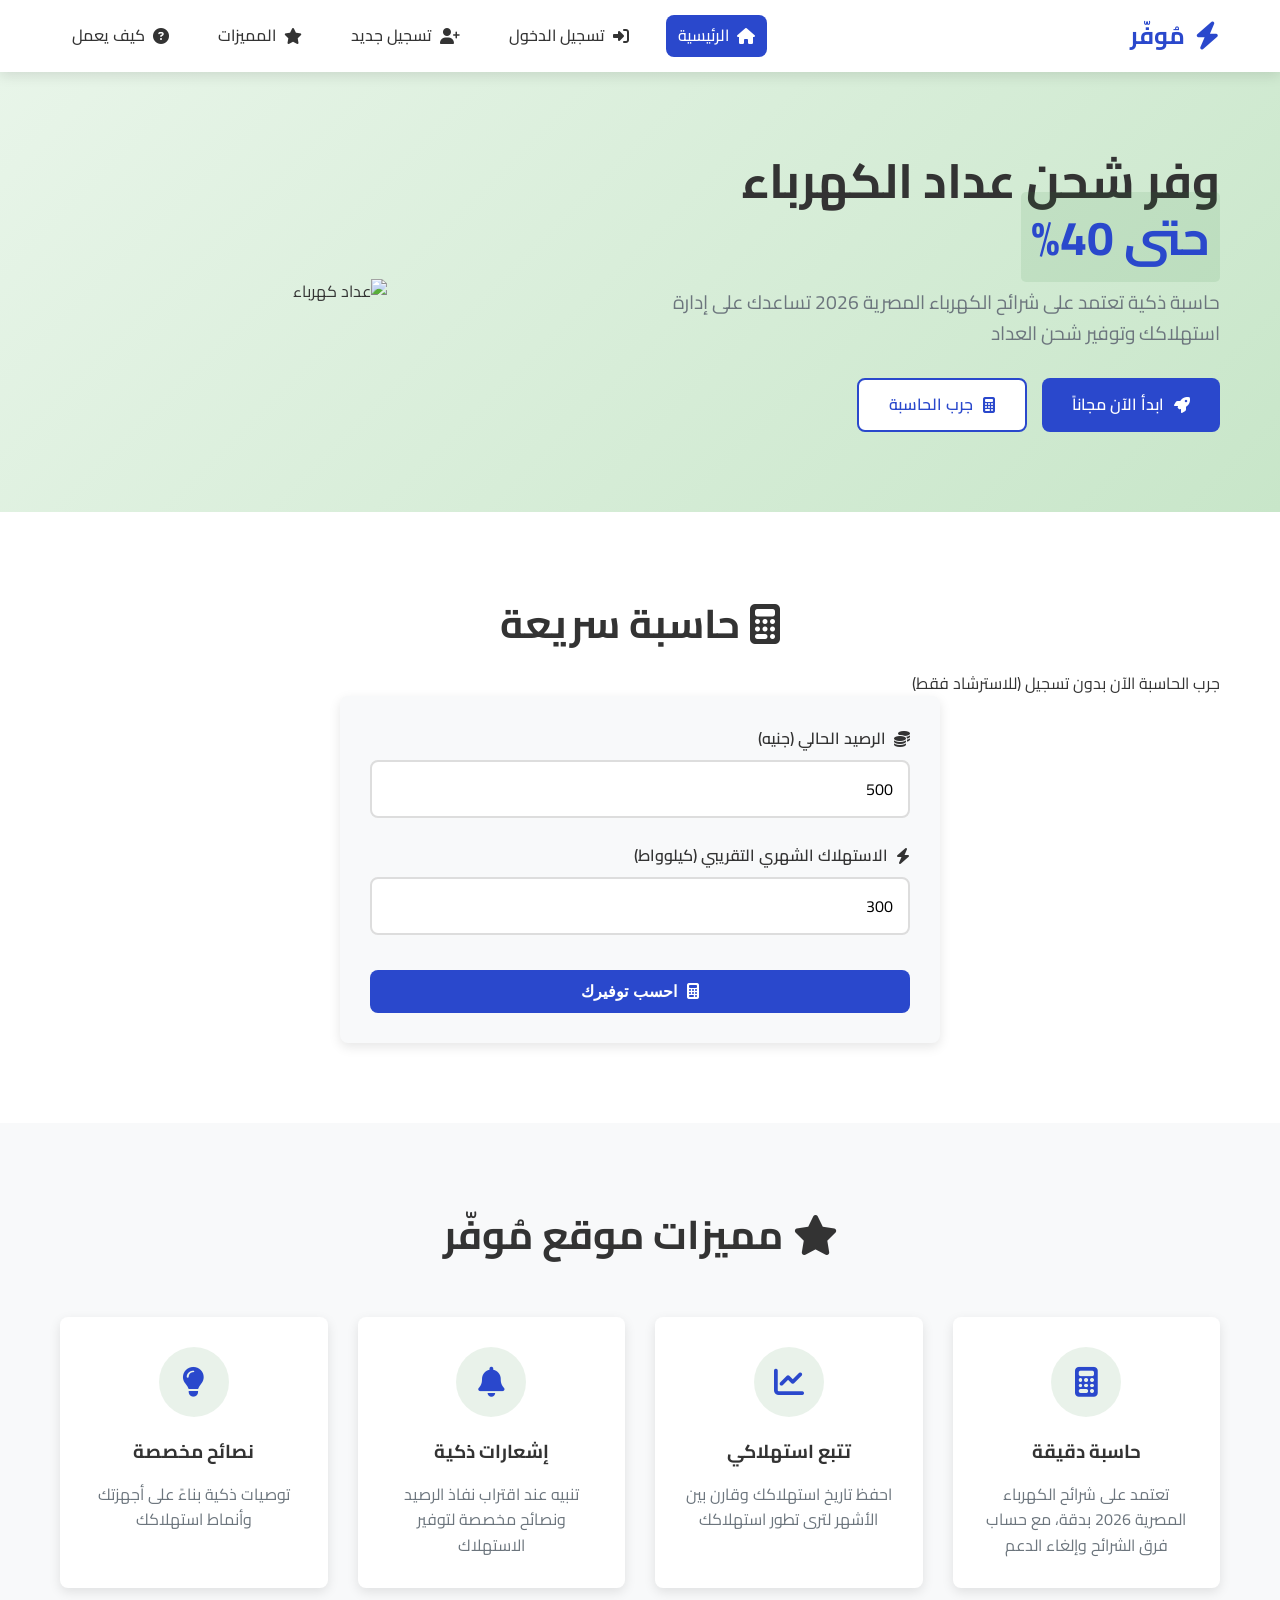
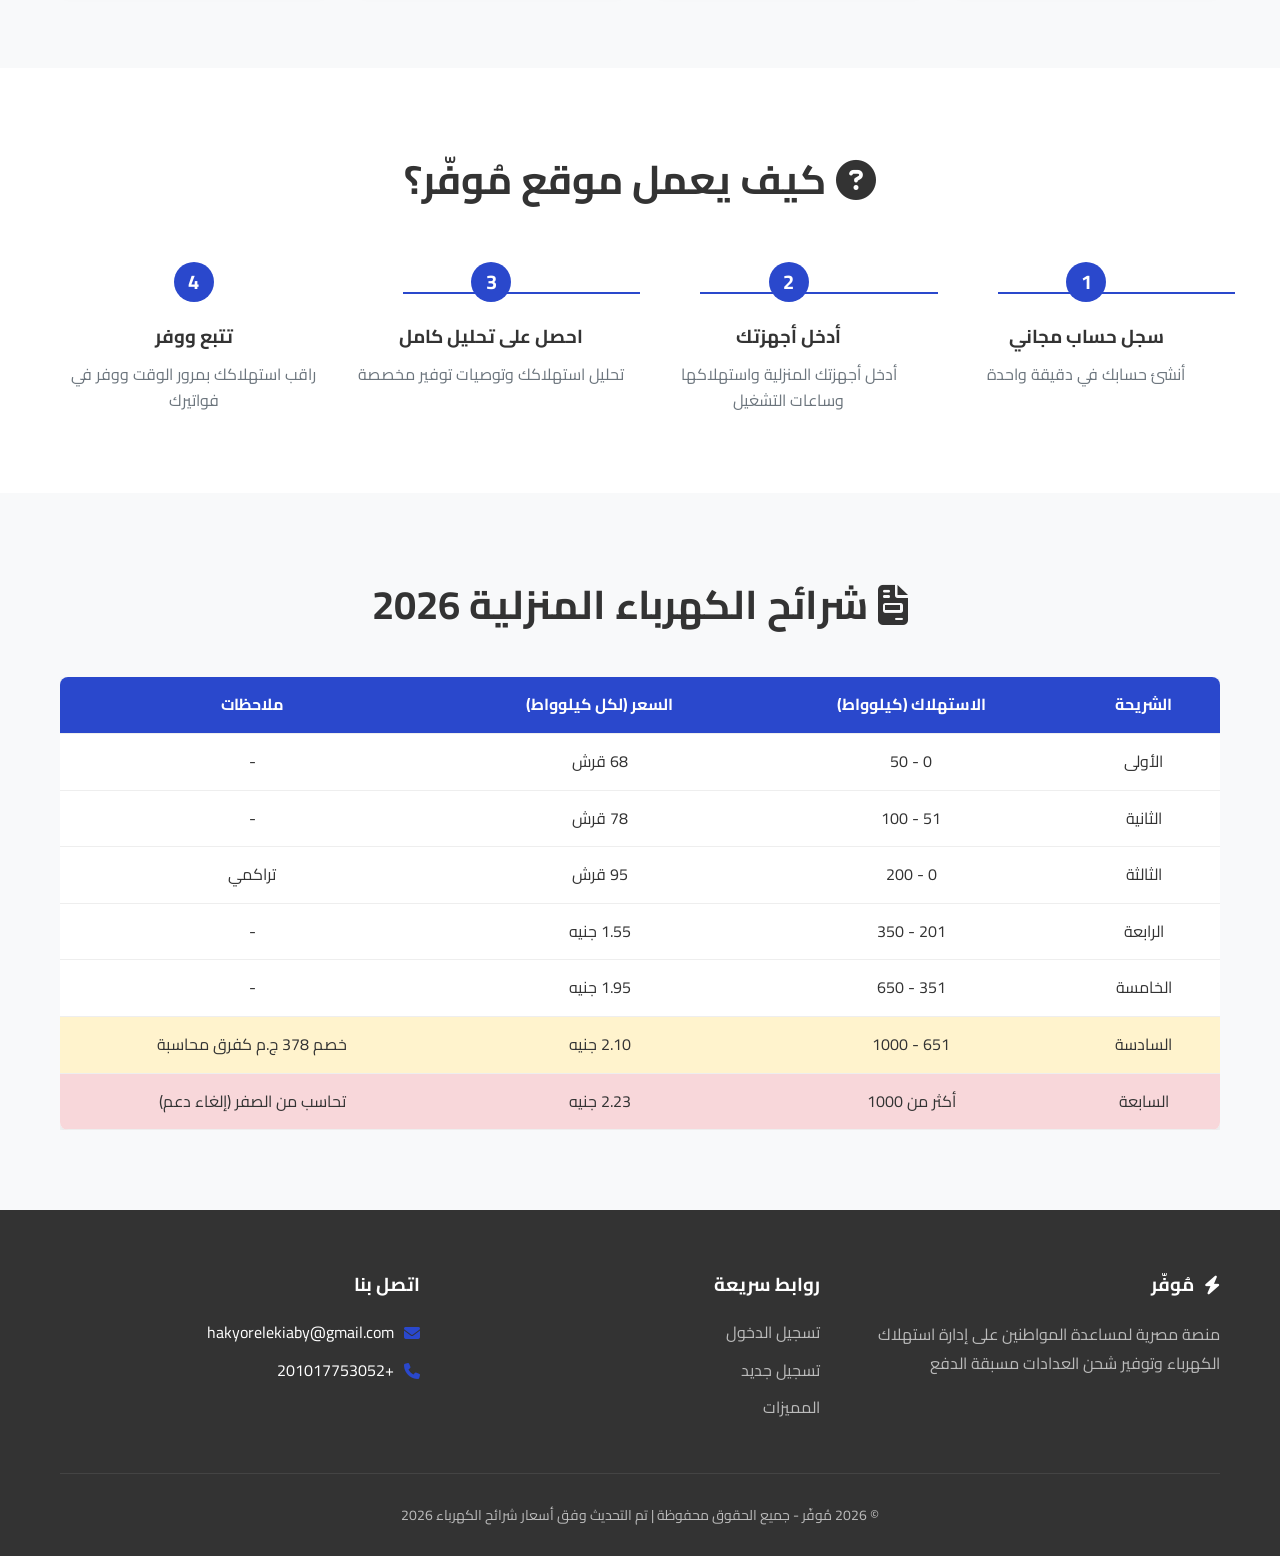
==== index.html @ ff69ea2b "Mowafr with D1 backend" ====
<!DOCTYPE html>
<html lang="ar" dir="rtl">
<head>
    <meta charset="UTF-8">
    <meta name="viewport" content="width=device-width, initial-scale=1, viewport-fit=cover">
    <meta name="theme-color" content="#0f0096">
    <script src="js/config.js"></script>
    <script src="js/api.js"></script>
    <title>مُوفّر - توفير شحن عداد الكهرباء المصري</title>
    <link rel="stylesheet" href="css/style.css">
    <link rel="stylesheet" href="css/mobile.css">
    <link rel="stylesheet" href="https://cdnjs.cloudflare.com/ajax/libs/font-awesome/6.4.0/css/all.min.css">
    <link href="https://fonts.googleapis.com/css2?family=Cairo:wght@300;400;500;600;700&display=swap" rel="stylesheet">
</head>
<body>
    <!-- شريط التنقل -->
    <nav class="navbar">
        <div class="container">
            <a href="index.html" class="logo">
                <i class="fas fa-bolt"></i>
                <span>مُوفّر</span>
            </a>
            
            <div class="nav-links">
                <a href="index.html" class="active"><i class="fas fa-home"></i> الرئيسية</a>
                <a href="login.html"><i class="fas fa-sign-in-alt"></i> تسجيل الدخول</a>
                <a href="register.html"><i class="fas fa-user-plus"></i> تسجيل جديد</a>
                <a href="#features"><i class="fas fa-star"></i> المميزات</a>
                <a href="#how-it-works"><i class="fas fa-question-circle"></i> كيف يعمل</a>
            </div>
            
            <button class="menu-toggle">
                <i class="fas fa-bars"></i>
            </button>
        </div>
    </nav>

    <!-- قسم الهيرو -->
    <section class="hero">
        <div class="container">
            <div class="hero-content">
                <h1>وفر شحن عداد الكهرباء <span class="highlight">حتى 40%</span></h1>
                <p>حاسبة ذكية تعتمد على شرائح الكهرباء المصرية 2026 تساعدك على إدارة استهلاكك وتوفير شحن العداد</p>
                
                <div class="cta-buttons">
                    <a href="register.html" class="btn btn-primary">
                        <i class="fas fa-rocket"></i> ابدأ الآن مجاناً
                    </a>
                    <a href="#calculator" class="btn btn-secondary">
                        <i class="fas fa-calculator"></i> جرب الحاسبة
                    </a>
                </div>
            </div>
            
            <div class="hero-image">
                <img src="https://cdn-icons-png.flaticon.com/512/3652/3652191.png" alt="عداد كهرباء" width="400">
            </div>
        </div>
    </section>

    <!-- حاسبة سريعة -->
    <section id="calculator" class="quick-calculator">
        <div class="container">
            <h2><i class="fas fa-calculator"></i> حاسبة سريعة</h2>
            <p>جرب الحاسبة الآن بدون تسجيل (للاسترشاد فقط)</p>
            
            <div class="calculator-form">
                <div class="form-group">
                    <label for="balance"><i class="fas fa-coins"></i> الرصيد الحالي (جنيه)</label>
                    <input type="number" id="balance" placeholder="مثال: 500" min="0" step="10" value="500">
                </div>
                
                <div class="form-group">
                    <label for="consumption"><i class="fas fa-bolt"></i> الاستهلاك الشهري التقريبي (كيلوواط)</label>
                    <input type="number" id="consumption" placeholder="مثال: 300" min="0" step="10" value="300">
                </div>
                
                <button id="quick-calculate" class="btn btn-primary">
                    <i class="fas fa-calculator"></i> احسب توفيرك
                </button>
                
                <div id="quick-result" class="result-box" style="display: none;">
                    <h3><i class="fas fa-chart-line"></i> النتيجة</h3>
                    <div class="result-content">
                        <p>الرصيد سينفذ بعد: <strong><span id="days-left">0</span> يوم</strong></p>
                        <p>التكلفة الشهرية: <strong><span id="monthly-cost">0</span> جنيه</strong></p>
                        <p>الشريحة الحالية: <strong><span id="current-slab">-</span></strong></p>
                    </div>
                    <p class="note">للحصول على نتائج دقيقة، سجل وقم بإدخال أجهزتك الفعلية</p>
                </div>
            </div>
        </div>
    </section>

    <!-- المميزات -->
    <section id="features" class="features">
        <div class="container">
            <h2><i class="fas fa-star"></i> مميزات موقع مُوفّر</h2>
            
            <div class="features-grid">
                <div class="feature-card">
                    <div class="feature-icon">
                        <i class="fas fa-calculator"></i>
                    </div>
                    <h3>حاسبة دقيقة</h3>
                    <p>تعتمد على شرائح الكهرباء المصرية 2026 بدقة، مع حساب فرق الشرائح وإلغاء الدعم</p>
                </div>
                
                <div class="feature-card">
                    <div class="feature-icon">
                        <i class="fas fa-chart-line"></i>
                    </div>
                    <h3>تتبع استهلاكي</h3>
                    <p>احفظ تاريخ استهلاكك وقارن بين الأشهر لترى تطور استهلاكك</p>
                </div>
                
                <div class="feature-card">
                    <div class="feature-icon">
                        <i class="fas fa-bell"></i>
                    </div>
                    <h3>إشعارات ذكية</h3>
                    <p>تنبيه عند اقتراب نفاذ الرصيد ونصائح مخصصة لتوفير الاستهلاك</p>
                </div>
                
                <div class="feature-card">
                    <div class="feature-icon">
                        <i class="fas fa-lightbulb"></i>
                    </div>
                    <h3>نصائح مخصصة</h3>
                    <p>توصيات ذكية بناءً على أجهزتك وأنماط استهلاكك</p>
                </div>
            </div>
        </div>
    </section>

    <!-- كيف يعمل -->
    <section id="how-it-works" class="how-it-works">
        <div class="container">
            <h2><i class="fas fa-question-circle"></i> كيف يعمل موقع مُوفّر؟</h2>
            
            <div class="steps">
                <div class="step">
                    <div class="step-number">1</div>
                    <h3>سجل حساب مجاني</h3>
                    <p>أنشئ حسابك في دقيقة واحدة</p>
                </div>
                
                <div class="step">
                    <div class="step-number">2</div>
                    <h3>أدخل أجهزتك</h3>
                    <p>أدخل أجهزتك المنزلية واستهلاكها وساعات التشغيل</p>
                </div>
                
                <div class="step">
                    <div class="step-number">3</div>
                    <h3>احصل على تحليل كامل</h3>
                    <p>تحليل استهلاكك وتوصيات توفير مخصصة</p>
                </div>
                
                <div class="step">
                    <div class="step-number">4</div>
                    <h3>تتبع ووفر</h3>
                    <p>راقب استهلاكك بمرور الوقت ووفر في فواتيرك</p>
                </div>
            </div>
        </div>
    </section>

    <!-- شرائح الكهرباء 2026 -->
    <section class="tariffs">
        <div class="container">
            <h2><i class="fas fa-file-invoice"></i> شرائح الكهرباء المنزلية 2026</h2>
            
            <div class="tariff-table">
                <table>
                    <thead>
                        <tr>
                            <th>الشريحة</th>
                            <th>الاستهلاك (كيلوواط)</th>
                            <th>السعر (لكل كيلوواط)</th>
                            <th>ملاحظات</th>
                        </tr>
                    </thead>
                    <tbody>
                        <tr>
                            <td>الأولى</td>
                            <td>0 - 50</td>
                            <td>68 قرش</td>
                            <td>-</td>
                        </tr>
                        <tr>
                            <td>الثانية</td>
                            <td>51 - 100</td>
                            <td>78 قرش</td>
                            <td>-</td>
                        </tr>
                        <tr>
                            <td>الثالثة</td>
                            <td>0 - 200</td>
                            <td>95 قرش</td>
                            <td>تراكمي</td>
                        </tr>
                        <tr>
                            <td>الرابعة</td>
                            <td>201 - 350</td>
                            <td>1.55 جنيه</td>
                            <td>-</td>
                        </tr>
                        <tr>
                            <td>الخامسة</td>
                            <td>351 - 650</td>
                            <td>1.95 جنيه</td>
                            <td>-</td>
                        </tr>
                        <tr class="highlight-row">
                            <td>السادسة</td>
                            <td>651 - 1000</td>
                            <td>2.10 جنيه</td>
                            <td>خصم 378 ج.م كفرق محاسبة</td>
                        </tr>
                        <tr class="important-row">
                            <td>السابعة</td>
                            <td>أكثر من 1000</td>
                            <td>2.23 جنيه</td>
                            <td>تحاسب من الصفر (إلغاء دعم)</td>
                        </tr>
                    </tbody>
                </table>
            </div>
        </div>
    </section>

    <!-- الفوتر -->
    <footer>
        <div class="container">
            <div class="footer-content">
                <div class="footer-section">
                    <h3><i class="fas fa-bolt"></i> مُوفّر</h3>
                    <p>منصة مصرية لمساعدة المواطنين على إدارة استهلاك الكهرباء وتوفير شحن العدادات مسبقة الدفع</p>
                </div>
                
                <div class="footer-section">
                    <h3>روابط سريعة</h3>
                    <ul>
                        <li><a href="login.html">تسجيل الدخول</a></li>
                        <li><a href="register.html">تسجيل جديد</a></li>
                        <li><a href="#features">المميزات</a></li>
                    </ul>
                </div>
                
                <div class="footer-section">
                    <h3>اتصل بنا</h3>
                    <ul>
                        <li><i class="fas fa-envelope"></i> hakyorelekiaby@gmail.com</li>
                        <li><i class="fas fa-phone"></i> +201017753052</li>
                    </ul>
                </div>
            </div>
            
            <div class="copyright">
                <p>© 2026 مُوفّر - جميع الحقوق محفوظة | تم التحديث وفق أسعار شرائح الكهرباء 2026</p>
            </div>
        </div>
    </footer>
<script>
// تحديث الحاسبة السريعة في الصفحة الرئيسية
document.addEventListener('DOMContentLoaded', function() {
    const quickCalculateBtn = document.getElementById('quick-calculate');
    
    if (quickCalculateBtn) {
        quickCalculateBtn.addEventListener('click', function() {
            const balance = parseFloat(document.getElementById('balance').value) || 0;
            const consumption = parseFloat(document.getElementById('consumption').value) || 0;
            
            if (balance <= 0 || consumption <= 0) {
                alert('يرجى إدخال قيم صحيحة');
                return;
            }
            
            // استخدام الآلة الحاسبة العامة
            if (window.ElectricityCalculator) {
                const monthlyCost = window.ElectricityCalculator.calculateElectricityCost(consumption);
                const daysLeft = monthlyCost > 0 ? Math.floor((balance / monthlyCost) * 30) : 0;
                const currentSlab = window.ElectricityCalculator.getCurrentSlab(consumption);
                
                document.getElementById('days-left').textContent = daysLeft;
                document.getElementById('monthly-cost').textContent = monthlyCost.toFixed(2);
                document.getElementById('current-slab').textContent = currentSlab;
                
                document.getElementById('quick-result').style.display = 'block';
            }
        });
    }
    
    // التحقق من حالة تسجيل الدخول
    if (window.Auth && window.Auth.isLoggedIn()) {
        // تحديث روابط التنقل
        const navLinks = document.querySelector('.nav-links');
        if (navLinks) {
            navLinks.innerHTML = `
                <a href="index.html" class="active"><i class="fas fa-home"></i> الرئيسية</a>
                <a href="dashboard.html"><i class="fas fa-tachometer-alt"></i> لوحة التحكم</a>
                <a href="data-entry.html"><i class="fas fa-edit"></i> إدخال البيانات</a>
                <a href="#" onclick="Auth.logout()"><i class="fas fa-sign-out-alt"></i> تسجيل الخروج</a>
            `;
        }
    }
});
</script>
    <script src="js/calculator.js"></script>
    <script src="js/auth.js?v=2"></script>
    <script src="js/mobile.js"></script>
</body>
</html>
---- css/style.css ----
/* التنسيقات العامة */
:root {
    --primary-color: #2a48cc;
    --primary-dark: #1b325e;
    --secondary-color: #0f0096;
    --light-color: #f8f9fa;
    --dark-color: #333;
    --gray-color: #6c757d;
    --danger-color: #dc3545;
    --success-color: #e9c811;
    --border-radius: 8px;
    --box-shadow: 0 4px 12px rgba(0, 0, 0, 0.1);
    --transition: all 0.3s ease;
}

* {
    margin: 0;
    padding: 0;
    box-sizing: border-box;
}

html {
    scroll-behavior: smooth;
}

body {
    font-family: 'Cairo', sans-serif;
    line-height: 1.6;
    color: var(--dark-color);
    background-color: #f5f5f5;
    direction: rtl;
}

.container {
    width: 100%;
    max-width: 1200px;
    margin: 0 auto;
    padding: 0 20px;
}

/* شريط التنقل */
.navbar {
    background-color: white;
    box-shadow: var(--box-shadow);
    position: sticky;
    top: 0;
    z-index: 1000;
    padding: 15px 0;
}

.navbar .container {
    display: flex;
    justify-content: space-between;
    align-items: center;
}

.logo {
    display: flex;
    align-items: center;
    text-decoration: none;
    font-size: 24px;
    font-weight: 700;
    color: var(--primary-color);
}

.logo i {
    margin-left: 10px;
    font-size: 28px;
}

.nav-links {
    display: flex;
    gap: 25px;
}

.nav-links a {
    text-decoration: none;
    color: var(--dark-color);
    font-weight: 500;
    display: flex;
    align-items: center;
    gap: 8px;
    transition: var(--transition);
    padding: 8px 12px;
    border-radius: var(--border-radius);
}

.nav-links a:hover {
    color: var(--primary-color);
    background-color: rgba(46, 125, 50, 0.1);
}

.nav-links a.active {
    color: white;
    background-color: var(--primary-color);
}

.menu-toggle {
    display: none;
    background: none;
    border: none;
    font-size: 24px;
    cursor: pointer;
    color: var(--dark-color);
}

/* قسم الهيرو */
.hero {
    padding: 80px 0;
    background: linear-gradient(135deg, #E8F5E9 0%, #C8E6C9 100%);
}

.hero .container {
    display: flex;
    align-items: center;
    justify-content: space-between;
    gap: 40px;
}

.hero-content {
    flex: 1;
}

.hero-content h1 {
    font-size: 3rem;
    margin-bottom: 20px;
    color: var(--dark-color);
    line-height: 1.2;
}

.highlight {
    color: var(--primary-color);
    background-color: rgba(46, 125, 50, 0.1);
    padding: 0 10px;
    border-radius: 5px;
}

.hero-content p {
    font-size: 1.2rem;
    color: var(--gray-color);
    margin-bottom: 30px;
    max-width: 600px;
}

.cta-buttons {
    display: flex;
    gap: 15px;
    flex-wrap: wrap;
}

.btn {
    display: inline-flex;
    align-items: center;
    justify-content: center;
    gap: 10px;
    padding: 12px 30px;
    border-radius: var(--border-radius);
    text-decoration: none;
    font-weight: 600;
    font-size: 16px;
    border: none;
    cursor: pointer;
    transition: var(--transition);
}

.btn-primary {
    background-color: var(--primary-color);
    color: white;
}

.btn-primary:hover {
    background-color: var(--primary-dark);
    transform: translateY(-3px);
}

.btn-secondary {
    background-color: white;
    color: var(--primary-color);
    border: 2px solid var(--primary-color);
}

.btn-secondary:hover {
    background-color: rgba(46, 125, 50, 0.1);
    transform: translateY(-3px);
}

.hero-image {
    flex: 1;
    text-align: center;
}

.hero-image img {
    max-width: 100%;
    height: auto;
}

/* حاسبة سريعة */
.quick-calculator {
    padding: 80px 0;
    background-color: white;
}

.quick-calculator h2 {
    text-align: center;
    font-size: 2.5rem;
    margin-bottom: 15px;
    color: var(--dark-color);
    display: flex;
    align-items: center;
    justify-content: center;
    gap: 10px;
}

.quick-calculator > p {
    text-align: center;
    color: var(--gray-color);
    margin-bottom: 40px;
    font-size: 1.1rem;
}

.calculator-form {
    max-width: 600px;
    margin: 0 auto;
    background-color: #f8f9fa;
    padding: 30px;
    border-radius: var(--border-radius);
    box-shadow: var(--box-shadow);
}

.form-group {
    margin-bottom: 25px;
}

.form-group label {
    display: block;
    margin-bottom: 8px;
    font-weight: 600;
    color: var(--dark-color);
    display: flex;
    align-items: center;
    gap: 8px;
}

.form-group input {
    width: 100%;
    padding: 12px 15px;
    border: 2px solid #ddd;
    border-radius: var(--border-radius);
    font-size: 16px;
    font-family: 'Cairo', sans-serif;
    transition: var(--transition);
}

.form-group input:focus {
    outline: none;
    border-color: var(--primary-color);
}

#quick-calculate {
    width: 100%;
    margin-top: 10px;
}

.result-box {
    margin-top: 30px;
    padding: 25px;
    background-color: white;
    border-radius: var(--border-radius);
    border-right: 5px solid var(--primary-color);
    box-shadow: var(--box-shadow);
}

.result-box h3 {
    display: flex;
    align-items: center;
    gap: 10px;
    margin-bottom: 20px;
    color: var(--primary-color);
}

.result-content {
    display: grid;
    grid-template-columns: repeat(auto-fit, minmax(200px, 1fr));
    gap: 20px;
    margin-bottom: 20px;
}

.result-content p {
    font-size: 1.1rem;
    margin-bottom: 10px;
}

.note {
    padding: 15px;
    background-color: #FFF3CD;
    border-right: 5px solid #FFC107;
    border-radius: var(--border-radius);
    color: #856404;
}

/* المميزات */
.features {
    padding: 80px 0;
    background-color: #f8f9fa;
}

.features h2 {
    text-align: center;
    font-size: 2.5rem;
    margin-bottom: 50px;
    color: var(--dark-color);
    display: flex;
    align-items: center;
    justify-content: center;
    gap: 10px;
}

.features-grid {
    display: grid;
    grid-template-columns: repeat(auto-fit, minmax(250px, 1fr));
    gap: 30px;
}

.feature-card {
    background-color: white;
    padding: 30px;
    border-radius: var(--border-radius);
    box-shadow: var(--box-shadow);
    text-align: center;
    transition: var(--transition);
}

.feature-card:hover {
    transform: translateY(-10px);
    box-shadow: 0 10px 25px rgba(0, 0, 0, 0.15);
}

.feature-icon {
    width: 70px;
    height: 70px;
    background-color: rgba(46, 125, 50, 0.1);
    border-radius: 50%;
    display: flex;
    align-items: center;
    justify-content: center;
    margin: 0 auto 20px;
}

.feature-icon i {
    font-size: 30px;
    color: var(--primary-color);
}

.feature-card h3 {
    margin-bottom: 15px;
    color: var(--dark-color);
}

.feature-card p {
    color: var(--gray-color);
}

/* كيف يعمل */
.how-it-works {
    padding: 80px 0;
    background-color: white;
}

.how-it-works h2 {
    text-align: center;
    font-size: 2.5rem;
    margin-bottom: 50px;
    color: var(--dark-color);
    display: flex;
    align-items: center;
    justify-content: center;
    gap: 10px;
}

.steps {
    display: grid;
    grid-template-columns: repeat(auto-fit, minmax(200px, 1fr));
    gap: 30px;
    counter-reset: step-counter;
}

.step {
    text-align: center;
    position: relative;
}

.step-number {
    width: 60px;
    height: 60px;
    background-color: var(--primary-color);
    color: white;
    border-radius: 50%;
    display: flex;
    align-items: center;
    justify-content: center;
    font-size: 24px;
    font-weight: 700;
    margin: 0 auto 20px;
    position: relative;
    z-index: 2;
}

.step:not(:last-child)::after {
    content: '';
    position: absolute;
    top: 30px;
    right: -15px;
    width: calc(100% - 30px);
    height: 2px;
    background-color: var(--primary-color);
    z-index: 1;
}

.step h3 {
    margin-bottom: 10px;
    color: var(--dark-color);
}

.step p {
    color: var(--gray-color);
}

/* جدول الشرائح */
.tariffs {
    padding: 80px 0;
    background-color: #f8f9fa;
}

.tariffs h2 {
    text-align: center;
    font-size: 2.5rem;
    margin-bottom: 40px;
    color: var(--dark-color);
    display: flex;
    align-items: center;
    justify-content: center;
    gap: 10px;
}

.tariff-table {
    overflow-x: auto;
}

table {
    width: 100%;
    border-collapse: collapse;
    background-color: white;
    box-shadow: var(--box-shadow);
    border-radius: var(--border-radius);
    overflow: hidden;
}

thead {
    background-color: var(--primary-color);
    color: white;
}

th, td {
    padding: 15px;
    text-align: center;
    border-bottom: 1px solid #eee;
}

tbody tr:hover {
    background-color: rgba(46, 125, 50, 0.05);
}

.highlight-row {
    background-color: #FFF3CD;
}

.important-row {
    background-color: #F8D7DA;
}

/* الفوتر */
footer {
    background-color: var(--dark-color);
    color: white;
    padding: 60px 0 30px;
}

.footer-content {
    display: grid;
    grid-template-columns: repeat(auto-fit, minmax(250px, 1fr));
    gap: 40px;
    margin-bottom: 40px;
}

.footer-section h3 {
    margin-bottom: 20px;
    color: white;
    display: flex;
    align-items: center;
    gap: 10px;
}

.footer-section p {
    color: #bbb;
    line-height: 1.8;
}

.footer-section ul {
    list-style: none;
}

.footer-section ul li {
    margin-bottom: 12px;
    display: flex;
    align-items: center;
    gap: 10px;
}

.footer-section ul li i {
    color: var(--primary-color);
}

.footer-section a {
    color: #bbb;
    text-decoration: none;
    transition: var(--transition);
}

.footer-section a:hover {
    color: var(--primary-color);
    padding-right: 5px;
}

.copyright {
    text-align: center;
    padding-top: 30px;
    border-top: 1px solid #444;
    color: #bbb;
    font-size: 14px;
}

/* صفحات التسجيل والدخول */
.auth-page {
    min-height: 100vh;
    display: flex;
    align-items: center;
    justify-content: center;
    background: linear-gradient(135deg, #E8F5E9 0%, #C8E6C9 100%);
    padding: 40px 20px;
}

.auth-container {
    width: 100%;
    max-width: 500px;
    background-color: white;
    border-radius: var(--border-radius);
    box-shadow: var(--box-shadow);
    overflow: hidden;
}

.auth-header {
    background-color: var(--primary-color);
    color: white;
    padding: 30px;
    text-align: center;
}

.auth-header h2 {
    display: flex;
    align-items: center;
    justify-content: center;
    gap: 15px;
    font-size: 2rem;
}

.auth-form {
    padding: 40px;
}

.auth-form .form-group {
    margin-bottom: 25px;
}

.auth-form .form-group label {
    display: flex;
    align-items: center;
    gap: 10px;
    margin-bottom: 8px;
    font-weight: 600;
}

.auth-form input {
    width: 100%;
    padding: 12px 15px;
    border: 2px solid #ddd;
    border-radius: var(--border-radius);
    font-size: 16px;
    font-family: 'Cairo', sans-serif;
}

.auth-form button[type="submit"] {
    width: 100%;
    margin-top: 10px;
    padding: 15px;
    font-size: 18px;
}

.auth-footer {
    text-align: center;
    padding: 20px;
    background-color: #f8f9fa;
    border-top: 1px solid #eee;
}

.auth-footer a {
    color: var(--primary-color);
    text-decoration: none;
    font-weight: 600;
}

.auth-footer a:hover {
    text-decoration: underline;
}

/* لوحة التحكم */
.dashboard {
    min-height: 100vh;
    background-color: #f5f5f5;
}

.dashboard-header {
    background-color: white;
    box-shadow: var(--box-shadow);
    padding: 20px 0;
}

.dashboard-nav {
    display: flex;
    justify-content: space-between;
    align-items: center;
}

.user-info {
    display: flex;
    align-items: center;
    gap: 15px;
}

.user-avatar {
    width: 50px;
    height: 50px;
    background-color: var(--primary-color);
    color: white;
    border-radius: 50%;
    display: flex;
    align-items: center;
    justify-content: center;
    font-size: 24px;
    font-weight: 600;
}

.dashboard-links {
    display: flex;
    gap: 15px;
}

.dashboard-links a {
    text-decoration: none;
    color: var(--dark-color);
    font-weight: 500;
    display: flex;
    align-items: center;
    gap: 8px;
    padding: 8px 15px;
    border-radius: var(--border-radius);
    transition: var(--transition);
}

.dashboard-links a:hover,
.dashboard-links a.active {
    background-color: rgba(46, 125, 50, 0.1);
    color: var(--primary-color);
}

.dashboard-content {
    padding: 40px 0;
}

.dashboard-grid {
    display: grid;
    grid-template-columns: repeat(auto-fit, minmax(300px, 1fr));
    gap: 30px;
    margin-bottom: 40px;
}

.dashboard-card {
    background-color: white;
    padding: 30px;
    border-radius: var(--border-radius);
    box-shadow: var(--box-shadow);
}

.card-header {
    display: flex;
    align-items: center;
    justify-content: space-between;
    margin-bottom: 20px;
}

.card-header h3 {
    display: flex;
    align-items: center;
    gap: 10px;
    color: var(--dark-color);
}

.card-value {
    font-size: 2.5rem;
    font-weight: 700;
    color: var(--primary-color);
    margin: 20px 0;
}

.card-details p {
    display: flex;
    justify-content: space-between;
    margin-bottom: 10px;
    padding-bottom: 10px;
    border-bottom: 1px solid #eee;
}

/* صفحة إدخال البيانات */
.appliance-form {
    background-color: white;
    padding: 30px;
    border-radius: var(--border-radius);
    box-shadow: var(--box-shadow);
    margin-bottom: 30px;
}

.appliance-form h3 {
    margin-bottom: 25px;
    display: flex;
    align-items: center;
    gap: 10px;
    color: var(--dark-color);
}

.form-row {
    display: grid;
    grid-template-columns: repeat(auto-fit, minmax(200px, 1fr));
    gap: 20px;
    margin-bottom: 20px;
}

.form-actions {
    display: flex;
    gap: 15px;
    margin-top: 30px;
}

.btn-success {
    background-color: var(--success-color);
    color: white;
}

.btn-danger {
    background-color: var(--danger-color);
    color: white;
}

.appliances-list {
    margin-top: 30px;
}

.appliance-item {
    background-color: white;
    padding: 20px;
    border-radius: var(--border-radius);
    box-shadow: var(--box-shadow);
    margin-bottom: 15px;
    display: flex;
    justify-content: space-between;
    align-items: center;
}

.appliance-info h4 {
    display: flex;
    align-items: center;
    gap: 10px;
    margin-bottom: 10px;
}

.appliance-stats {
    display: flex;
    gap: 20px;
}

.stat {
    display: flex;
    flex-direction: column;
}

.stat-label {
    font-size: 12px;
    color: var(--gray-color);
}

.stat-value {
    font-weight: 600;
    color: var(--dark-color);
}

.appliance-actions {
    display: flex;
    gap: 10px;
}

/* استجابة للهواتف */
@media (max-width: 992px) {
    .hero .container {
        flex-direction: column;
        text-align: center;
    }
    
    .hero-content h1 {
        font-size: 2.5rem;
    }
    
    .features-grid,
    .steps {
        grid-template-columns: repeat(2, 1fr);
    }
    
    .step:not(:last-child)::after {
        display: none;
    }
}

@media (max-width: 768px) {
    .nav-links {
        display: none;
    }
    
    .menu-toggle {
        display: block;
    }
    
    .hero-content h1 {
        font-size: 2rem;
    }
    
    .features-grid,
    .steps {
        grid-template-columns: 1fr;
    }
    
    .dashboard-links {
        flex-wrap: wrap;
        justify-content: center;
    }
    
    .form-row {
        grid-template-columns: 1fr;
    }
    
    .appliance-item {
        flex-direction: column;
        gap: 15px;
        align-items: flex-start;
    }
    
    .appliance-actions {
        align-self: flex-end;
    }
}

@media (max-width: 576px) {
    .container {
        padding: 0 15px;
    }
    
    .cta-buttons {
        flex-direction: column;
    }
    
    .btn {
        width: 100%;
        justify-content: center;
    }
    
    .calculator-form,
    .auth-form {
        padding: 20px;
    }
    
    .auth-container {
        border-radius: 0;
    }
}
/* إضافات لصفحة الإشعارات */
.notifications-list {
    margin-top: 20px;
}

.notification-item {
    display: flex;
    align-items: flex-start;
    padding: 20px;
    border-bottom: 1px solid #eee;
    transition: var(--transition);
}

.notification-item.unread {
    background-color: #f8f9fa;
    border-right: 5px solid var(--primary-color);
}

.notification-item:hover {
    background-color: #f5f5f5;
}

.notification-icon {
    width: 50px;
    height: 50px;
    border-radius: 50%;
    display: flex;
    align-items: center;
    justify-content: center;
    font-size: 24px;
    margin-left: 20px;
    flex-shrink: 0;
}

.notification-content {
    flex: 1;
}

.notification-content h4 {
    margin-bottom: 8px;
    color: var(--dark-color);
}

.notification-content p {
    color: var(--gray-color);
    margin-bottom: 10px;
}

.notification-meta {
    display: flex;
    gap: 20px;
    font-size: 14px;
    color: #888;
}

.notification-meta span {
    display: flex;
    align-items: center;
    gap: 5px;
}

.notification-actions {
    display: flex;
    gap: 10px;
    flex-shrink: 0;
}

/* أضف في style.css */
.remaining-days-card {
    background: white;
    border-radius: 20px;
    padding: 25px;
    box-shadow: 0 10px 30px rgba(0,0,0,0.1);
    margin-bottom: 30px;
    position: relative;
    overflow: hidden;
}

.remaining-days-card::before {
    content: '';
    position: absolute;
    top: 0;
    left: 0;
    width: 5px;
    height: 100%;
    background: linear-gradient(180deg, #0f0096, #66BB6A);
    animation: pulseHeight 2s infinite;
}

@keyframes pulseHeight {
    0%, 100% { opacity: 0.8; }
    50% { opacity: 1; }
}

.remaining-days-display {
    display: flex;
    align-items: center;
    justify-content: space-between;
    margin: 20px 0;
}

.days-number-container {
    text-align: center;
}

.days-number {
    font-size: 5rem;
    font-weight: 800;
    color: #0f0096;
    line-height: 1;
    display: inline-block;
    animation: fadeInScale 0.8s cubic-bezier(0.34, 1.56, 0.64, 1);
}

@keyframes fadeInScale {
    0% { opacity: 0; transform: scale(0.5); }
    100% { opacity: 1; transform: scale(1); }
}

.progress-ring {
    position: relative;
    width: 120px;
    height: 120px;
}

.progress-ring-fill {
    fill: none;
    stroke: #0f0096;
    stroke-width: 8;
    stroke-linecap: round;
    transform: rotate(-90deg);
    transform-origin: 50% 50%;
    transition: stroke-dashoffset 1.5s ease-in-out;
}

.progress-ring-bg {
    fill: none;
    stroke: #e0e0e0;
    stroke-width: 8;
}

.progress-text {
    position: absolute;
    top: 50%;
    left: 50%;
    transform: translate(-50%, -50%);
    font-size: 1.5rem;
    font-weight: 700;
    color: #0f0096;
}

.timeline-bar {
    width: 100%;
    height: 8px;
    background: #e0e0e0;
    border-radius: 10px;
    margin: 15px 0 5px;
    overflow: hidden;
}

.timeline-fill {
    height: 100%;
    background: linear-gradient(90deg, #0f0096, #66BB6A);
    border-radius: 10px;
    transition: width 1s cubic-bezier(0.34, 1.56, 0.64, 1);
    position: relative;
}

.timeline-fill::after {
    content: '';
    position: absolute;
    top: 0;
    right: 0;
    width: 5px;
    height: 100%;
    background: white;
    animation: moveLight 2s infinite;
}

@keyframes moveLight {
    0% { right: 0; opacity: 0; }
    50% { opacity: 1; }
    100% { right: 100%; opacity: 0; }
}

/* أضف في style.css */
.chart-container {
    background: white;
    border-radius: 25px;
    padding: 25px;
    box-shadow: 0 15px 40px rgba(0,0,0,0.1);
    margin-bottom: 30px;
    transition: all 0.3s ease;
}

.chart-container:hover {
    box-shadow: 0 20px 50px rgba(46, 125, 50, 0.15);
}

.chart-header {
    display: flex;
    justify-content: space-between;
    align-items: center;
    margin-bottom: 25px;
}

.chart-controls {
    display: flex;
    gap: 10px;
}

.chart-btn {
    padding: 8px 16px;
    border: 1px solid #e0e0e0;
    background: white;
    border-radius: 20px;
    cursor: pointer;
    transition: all 0.3s ease;
    font-family: 'Cairo', sans-serif;
}

.chart-btn.active {
    background: #0f0096;
    color: white;
    border-color: #0f0096;
}

.chart-btn:hover {
    background: #f5f5f5;
}

.chart-btn.active:hover {
    background: #1B5E20;
}

.chart-wrapper {
    position: relative;
    min-height: 400px;
}

@keyframes drawChart {
    from { opacity: 0; transform: scale(0.95); }
    to { opacity: 1; transform: scale(1); }
}

canvas {
    animation: drawChart 1s ease-out;
}

.chart-insights {
    margin-top: 25px;
    padding: 20px;
    background: linear-gradient(135deg, #f5f7fa 0%, #f8f9fc 100%);
    border-radius: 15px;
    border-right: 5px solid #0f0096;
}
/* file: [style.css] */
/* ... (الكود السابق) ... */

/* ========== شرح تفاعلي للعداد و الأجهزة ========== */
.help-trigger {
    position: fixed;
    bottom: 30px;
    left: 30px;
    z-index: 99;
}

.help-button {
    width: 60px;
    height: 60px;
    border-radius: 50%;
    background: linear-gradient(135deg, var(--primary-color), var(--primary-dark));
    color: white;
    border: none;
    box-shadow: 0 4px 15px rgba(0,0,0,0.3);
    cursor: pointer;
    display: flex;
    align-items: center;
    justify-content: center;
    font-size: 24px;
    transition: var(--transition);
    animation: pulse 2s infinite;
}

.help-button:hover {
    transform: scale(1.1);
    box-shadow: 0 6px 20px rgba(0,0,0,0.4);
}

@keyframes pulse {
    0% { box-shadow: 0 0 0 0 rgba(46, 125, 50, 0.7); }
    70% { box-shadow: 0 0 0 15px rgba(46, 125, 50, 0); }
    100% { box-shadow: 0 0 0 0 rgba(46, 125, 50, 0); }
}

/* المودال الخاص بالشرح */
.help-modal {
    display: none;
    position: fixed;
    top: 0;
    left: 0;
    width: 100%;
    height: 100%;
    background-color: rgba(0, 0, 0, 0.7);
    z-index: 1000;
    justify-content: center;
    align-items: center;
    backdrop-filter: blur(5px);
}

.help-modal.active {
    display: flex;
}

.help-modal-content {
    background-color: white;
    width: 90%;
    max-width: 1000px;
    max-height: 90vh;
    border-radius: 25px;
    box-shadow: 0 25px 50px -12px rgba(0, 0, 0, 0.5);
    overflow: hidden;
    display: flex;
    flex-direction: column;
    animation: modalSlideUp 0.4s ease;
}

@keyframes modalSlideUp {
    from { transform: translateY(50px); opacity: 0; }
    to { transform: translateY(0); opacity: 1; }
}

.help-modal-header {
    padding: 20px 25px;
    background: linear-gradient(135deg, var(--primary-color), var(--primary-dark));
    color: white;
    display: flex;
    justify-content: space-between;
    align-items: center;
}

.help-modal-header h2 {
    display: flex;
    align-items: center;
    gap: 10px;
    margin: 0;
    color: white;
}

.help-close-btn {
    background: none;
    border: none;
    color: white;
    font-size: 28px;
    cursor: pointer;
    transition: var(--transition);
    line-height: 1;
}

.help-close-btn:hover {
    transform: rotate(90deg);
}

.help-modal-body {
    padding: 25px;
    overflow-y: auto;
    background-color: #f8f9fa;
}

/* تذييل المودال */
.help-modal-footer {
    padding: 15px 25px;
    background-color: white;
    border-top: 2px solid #e9ecef;
    text-align: left;
}

/* أزرار التنقل بين التبويبات */
.help-tabs {
    display: flex;
    gap: 10px;
    margin-bottom: 25px;
    border-bottom: 2px solid #dee2e6;
    padding-bottom: 10px;
}

.help-tab {
    padding: 10px 25px;
    border: none;
    background: white;
    border-radius: 30px;
    font-family: 'Cairo', sans-serif;
    font-weight: 600;
    color: var(--dark-color);
    cursor: pointer;
    transition: var(--transition);
    display: flex;
    align-items: center;
    gap: 8px;
    box-shadow: 0 2px 5px rgba(0,0,0,0.05);
}

.help-tab i {
    color: var(--primary-color);
}

.help-tab.active {
    background: var(--primary-color);
    color: white;
}

.help-tab.active i {
    color: white;
}

.help-tab:hover:not(.active) {
    background: #e9ecef;
}

/* محتوى التبويبات */
.help-tab-content {
    display: none;
    animation: fadeIn 0.5s ease;
}

.help-tab-content.active {
    display: block;
}

@keyframes fadeIn {
    from { opacity: 0; }
    to { opacity: 1; }
}

/* ===== التبويب الأول: شرح الأجهزة ===== */
.appliance-help-grid {
    display: grid;
    grid-template-columns: repeat(auto-fit, minmax(300px, 1fr));
    gap: 20px;
    margin-bottom: 30px;
}

.appliance-help-card {
    background: white;
    border-radius: 20px;
    padding: 20px;
    box-shadow: 0 5px 15px rgba(0,0,0,0.05);
    border: 1px solid #e9ecef;
    transition: var(--transition);
}

.appliance-help-card:hover {
    transform: translateY(-5px);
    box-shadow: 0 15px 30px rgba(46, 125, 50, 0.15);
    border-color: var(--primary-color);
}

.appliance-help-icon {
    width: 60px;
    height: 60px;
    background: rgba(46, 125, 50, 0.1);
    border-radius: 50%;
    display: flex;
    align-items: center;
    justify-content: center;
    margin-bottom: 15px;
}

.appliance-help-icon i {
    font-size: 28px;
    color: var(--primary-color);
}

.appliance-help-card h4 {
    margin-bottom: 10px;
    color: var(--dark-color);
    font-size: 1.2rem;
}

.power-badge {
    display: inline-block;
    background: #E8F5E9;
    color: var(--primary-color);
    padding: 5px 12px;
    border-radius: 20px;
    font-weight: 600;
    margin: 10px 0;
    border: 1px solid rgba(46, 125, 50, 0.2);
}

.appliance-help-card ul {
    list-style: none;
    padding: 0;
}

.appliance-help-card ul li {
    margin-bottom: 8px;
    font-size: 14px;
    color: var(--gray-color);
    display: flex;
    align-items: center;
    gap: 8px;
}

.appliance-help-card ul li i {
    color: var(--primary-color);
    font-size: 12px;
}

/* ===== التبويب الثاني: شرح العداد ===== */
.meter-showcase {
    display: flex;
    flex-direction: column;
    align-items: center;
    margin-bottom: 30px;
}

.meter-image-container {
    position: relative;
    max-width: 400px;
    margin: 20px auto;
    border-radius: 30px;
    overflow: hidden;
    box-shadow: 0 20px 40px rgba(0,0,0,0.2);
    border: 4px solid white;
}

.meter-image {
    width: 100%;
    height: auto;
    display: block;
    background-color: #f0f0f0; /* لون خلفية افتراضي للصورة */
}

/* نقاط التفاعل (Hotspots) على صورة العداد */
.meter-hotspot {
    position: absolute;
    width: 40px;
    height: 40px;
    background: rgba(255, 255, 255, 0.9);
    border-radius: 50%;
    display: flex;
    align-items: center;
    justify-content: center;
    cursor: pointer;
    box-shadow: 0 4px 10px rgba(0,0,0,0.3);
    transition: all 0.3s ease;
    border: 3px solid var(--primary-color);
    font-weight: bold;
    color: var(--primary-color);
}

.meter-hotspot:hover {
    transform: scale(1.2);
    background: var(--primary-color);
    color: white;
    border-color: white;
}

.meter-hotspot .hotspot-tooltip {
    position: absolute;
    bottom: 100%;
    left: 50%;
    transform: translateX(-50%);
    background: var(--dark-color);
    color: white;
    padding: 8px 15px;
    border-radius: 25px;
    font-size: 14px;
    white-space: nowrap;
    margin-bottom: 10px;
    opacity: 0;
    visibility: hidden;
    transition: all 0.3s ease;
    pointer-events: none;
    box-shadow: 0 5px 15px rgba(0,0,0,0.3);
    z-index: 10;
}

.meter-hotspot:hover .hotspot-tooltip {
    opacity: 1;
    visibility: visible;
    bottom: 120%;
}

/* منطقة شرح الشحن */
.recharge-steps {
    background: white;
    border-radius: 25px;
    padding: 25px;
    margin-top: 30px;
    border: 2px solid #e9ecef;
}

.recharge-steps h3 {
    color: var(--primary-color);
    margin-bottom: 20px;
    display: flex;
    align-items: center;
    gap: 10px;
}

.step-item {
    display: flex;
    align-items: center;
    gap: 20px;
    margin-bottom: 20px;
    padding: 15px;
    background: #f8f9fa;
    border-radius: 15px;
    transition: var(--transition);
}

.step-item:hover {
    background: #E8F5E9;
    transform: translateX(-5px);
}

.step-number {
    width: 40px;
    height: 40px;
    background: var(--primary-color);
    color: white;
    border-radius: 50%;
    display: flex;
    align-items: center;
    justify-content: center;
    font-weight: 700;
    font-size: 20px;
    flex-shrink: 0;
}

.step-text {
    flex: 1;
}

.step-text strong {
    display: block;
    margin-bottom: 5px;
    color: var(--dark-color);
}

.step-text p {
    color: var(--gray-color);
    margin: 0;
    font-size: 14px;
}

/* استجابة للهواتف */
@media (max-width: 768px) {
    .help-tabs {
        flex-direction: column;
    }
    
    .meter-hotspot {
        width: 30px;
        height: 30px;
        font-size: 14px;
    }
    
    .meter-hotspot .hotspot-tooltip {
        font-size: 12px;
        padding: 5px 10px;
    }
    
    .step-item {
        flex-direction: column;
        text-align: center;
    }
}
---- css/mobile.css ----
/* Mobile-first overrides — loaded after style.css on every page */

html { -webkit-text-size-adjust: 100%; }
body { overflow-x: hidden; -webkit-tap-highlight-color: transparent; }
img, canvas, svg, video { max-width: 100%; }
canvas { height: auto; }
table { max-width: 100%; }

/* Toast + loading veil (api.js) */
#mowafr-veil { position: fixed; inset: 0; z-index: 99999; background: rgba(255,255,255,.85); display: flex; align-items: center; justify-content: center; }
#mowafr-veil .spin { width: 42px; height: 42px; border: 4px solid #d9dcf5; border-top-color: var(--secondary-color, #0f0096); border-radius: 50%; animation: mowafr-spin .8s linear infinite; }
@keyframes mowafr-spin { to { transform: rotate(360deg); } }
#mowafr-toast { position: fixed; z-index: 99998; left: 50%; transform: translate(-50%, 20px); bottom: calc(80px + env(safe-area-inset-bottom)); max-width: 90vw; background: #222; color: #fff; padding: 12px 18px; border-radius: 12px; font-size: 14px; opacity: 0; pointer-events: none; transition: opacity .25s, transform .25s; text-align: center; }
#mowafr-toast.show { opacity: 1; transform: translate(-50%, 0); }
#mowafr-toast.error { background: #b71c1c; }

/* Inline auth messages + busy buttons */
.auth-message { padding: 12px 14px; border-radius: 10px; margin-bottom: 14px; font-size: 15px; line-height: 1.5; }
.auth-message.error { background: #fdecea; color: #b71c1c; border: 1px solid #f5c2c0; }
.auth-message.success { background: #e8f5e9; color: #1b5e20; border: 1px solid #b7dfb9; }
button.is-busy { opacity: .7; cursor: wait; }

/* Bottom tab bar (injected by mobile.js on app pages) */
.mobile-tabbar { display: none; }

@media (max-width: 768px) {
  body.has-tabbar { padding-bottom: calc(68px + env(safe-area-inset-bottom)); }

  /* top header: logo + avatar only, links move to the tab bar */
  .dashboard-header { position: sticky; top: 0; z-index: 50; padding-top: env(safe-area-inset-top); }
  .dashboard-nav { flex-wrap: nowrap; gap: 10px; padding: 8px 0; }
  .dashboard-nav .dashboard-links { display: none; }
  .dashboard-nav .user-info { margin-inline-start: auto; gap: 8px; min-width: 0; }
  .dashboard-nav .user-info p { white-space: nowrap; overflow: hidden; text-overflow: ellipsis; max-width: 42vw; }
  .dashboard-nav .user-info p + p, .dashboard-nav .user-info div p:nth-child(2) { display: none; }

  .mobile-tabbar {
    display: flex; position: fixed; z-index: 60; inset-inline: 0; bottom: 0;
    background: #fff; border-top: 1px solid #e3e5ee; box-shadow: 0 -4px 16px rgba(0,0,0,.08);
    padding: 6px 4px calc(6px + env(safe-area-inset-bottom));
  }
  .mobile-tabbar a {
    flex: 1; display: flex; flex-direction: column; align-items: center; gap: 2px; min-height: 52px; justify-content: center;
    color: var(--gray-color, #6c757d); text-decoration: none; font-size: 11px; border-radius: 10px; font-weight: 600;
  }
  .mobile-tabbar a i { font-size: 19px; }
  .mobile-tabbar a.active { color: var(--secondary-color, #0f0096); background: rgba(15,0,150,.07); }

  /* public landing nav: working hamburger */
  .navbar .nav-links.open, .nav-links.open {
    display: flex !important; flex-direction: column; position: absolute; top: 100%; inset-inline: 0;
    background: #fff; padding: 10px 15px 16px; box-shadow: 0 10px 20px rgba(0,0,0,.12); z-index: 70;
  }
  .nav-links.open a { padding: 14px 12px; font-size: 16px; }
  .menu-toggle { padding: 10px; min-width: 44px; min-height: 44px; }

  /* layout */
  .container { padding: 0 14px; }
  .dashboard-content { padding: 16px 0; }
  .dashboard-content h1, main h1 { font-size: 1.4rem !important; margin-bottom: 16px !important; }
  .dashboard-grid { grid-template-columns: 1fr !important; gap: 12px !important; }
  body.page-dashboard .dashboard-grid { grid-template-columns: 1fr 1fr !important; }
  .dashboard-card { padding: 14px !important; border-radius: 14px; }
  .dashboard-card .card-value { font-size: 1.35rem; }
  .card-header h3 { font-size: 1rem; }
  .form-row { grid-template-columns: 1fr !important; }
  [style*="grid-template-columns"] { grid-template-columns: 1fr !important; }

  /* inputs: 16px stops iOS zoom, 44px+ touch targets */
  input, select, textarea { font-size: 16px !important; min-height: 46px; width: 100%; }
  input[type="checkbox"], input[type="radio"] { width: 22px; min-height: 22px; }
  .btn, button { min-height: 46px; }
  .btn { width: 100%; justify-content: center; }
  .modal-actions { flex-direction: column-reverse; gap: 10px; }

  /* charts */
  .chart-container, [class*="chart"] { max-width: 100%; }
  .chart-container { height: 260px !important; position: relative; }

  /* tables scroll sideways inside their own box */
  .table-wrap, .tariff-table-wrap { overflow-x: auto; -webkit-overflow-scrolling: touch; }
  table { display: block; overflow-x: auto; white-space: nowrap; }

  /* profile tabs: horizontal scroll */
  .profile-tabs, .tabs, .help-tabs { display: flex; overflow-x: auto; flex-wrap: nowrap !important; flex-direction: row !important; gap: 8px; -webkit-overflow-scrolling: touch; scrollbar-width: none; }
  .profile-tabs::-webkit-scrollbar, .tabs::-webkit-scrollbar, .help-tabs::-webkit-scrollbar { display: none; }
  .profile-tabs > *, .tabs > *, .help-tabs > * { flex: 0 0 auto; white-space: nowrap; }

  /* modals fit the screen */
  .password-modal-content, [class*="modal-content"] { width: 94vw !important; max-width: 94vw !important; max-height: 88vh; overflow-y: auto; }

  /* footer */
  footer .footer-content, .footer-content { grid-template-columns: 1fr !important; text-align: center; }
}

@media (max-width: 380px) {
  body.page-dashboard .dashboard-grid { grid-template-columns: 1fr !important; }
}

/* Auth pages */
.auth-page { min-height: 100dvh; display: flex; align-items: center; justify-content: center; padding: max(16px, env(safe-area-inset-top)) 12px max(16px, env(safe-area-inset-bottom)); }
@media (max-width: 576px) {
  .auth-container { width: 100%; border-radius: 16px !important; }
  .auth-form { padding: 18px !important; }
}

/* Respect users who prefer less motion */
@media (prefers-reduced-motion: reduce) { * { animation: none !important; transition: none !important; scroll-behavior: auto !important; } }

/* Printing: hide mobile chrome */
@media print { .mobile-tabbar, #mowafr-toast, #mowafr-veil { display: none !important; } body.has-tabbar { padding-bottom: 0; } }
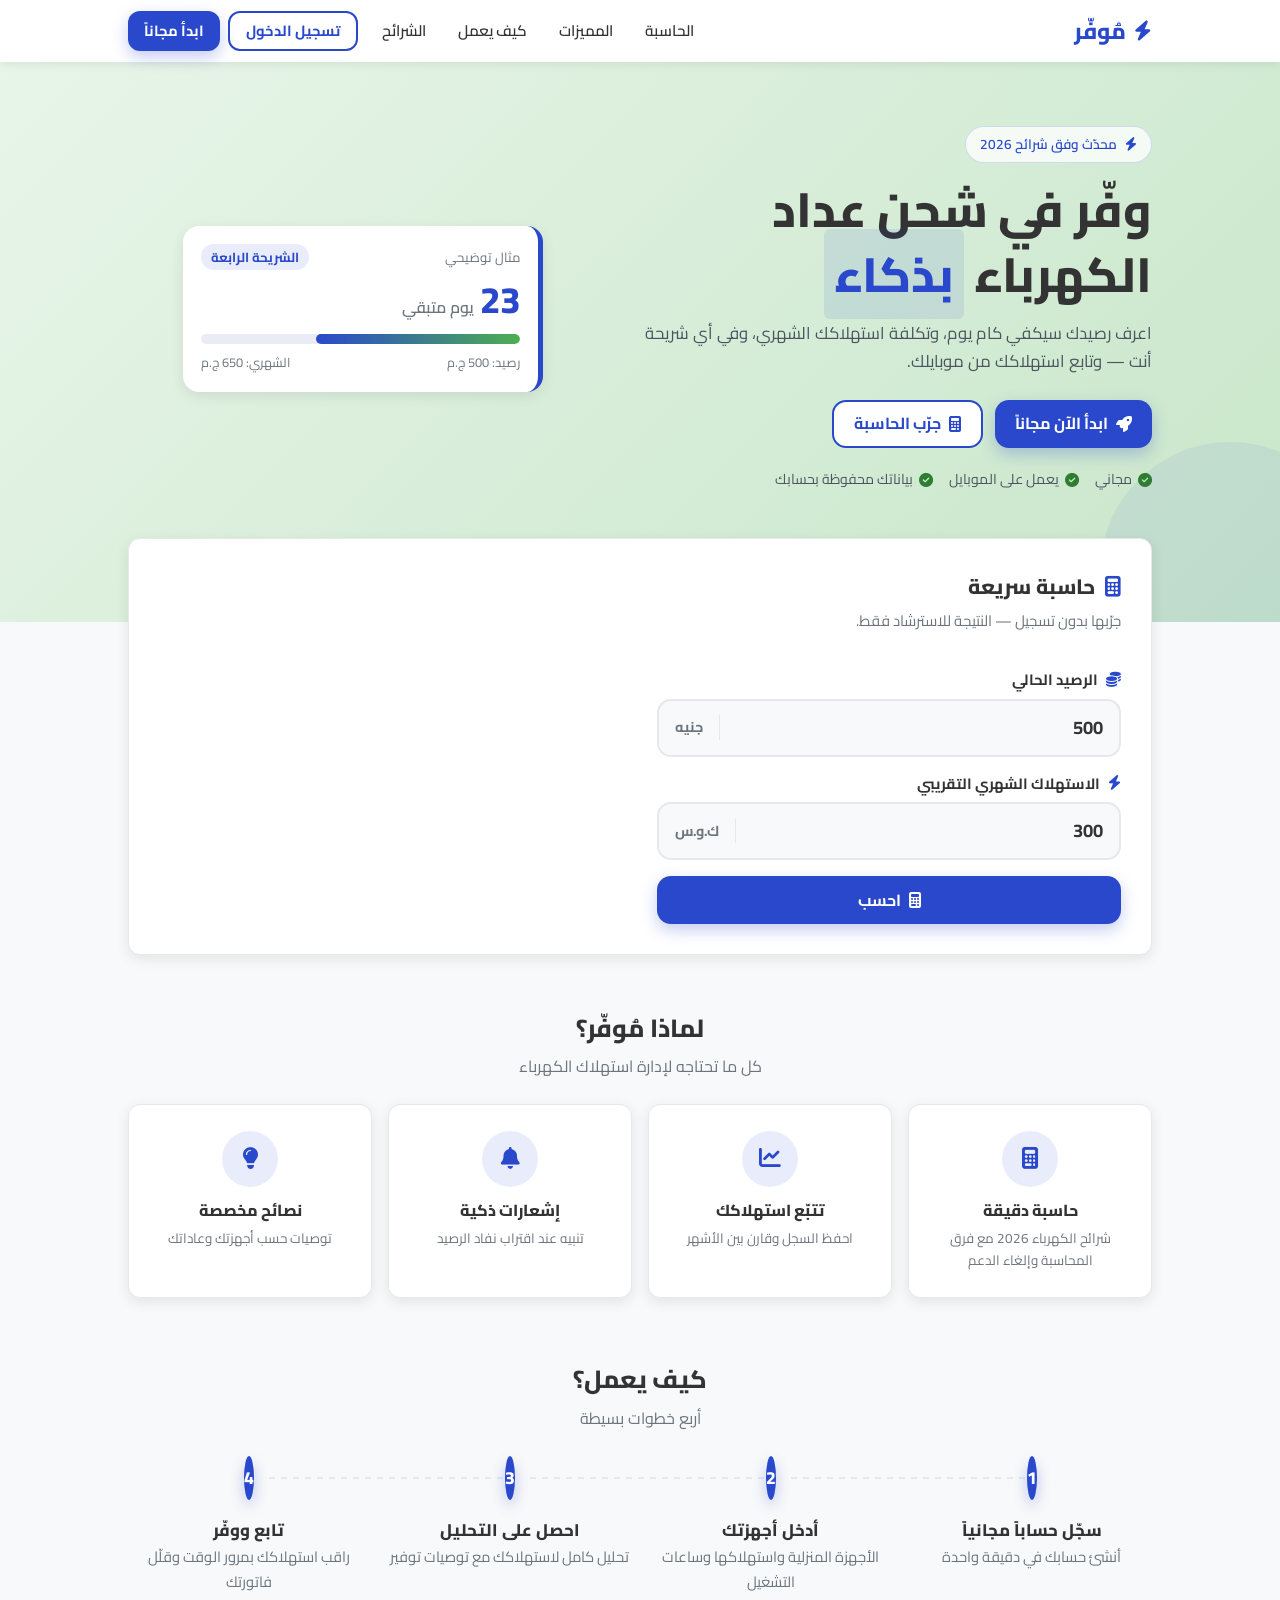
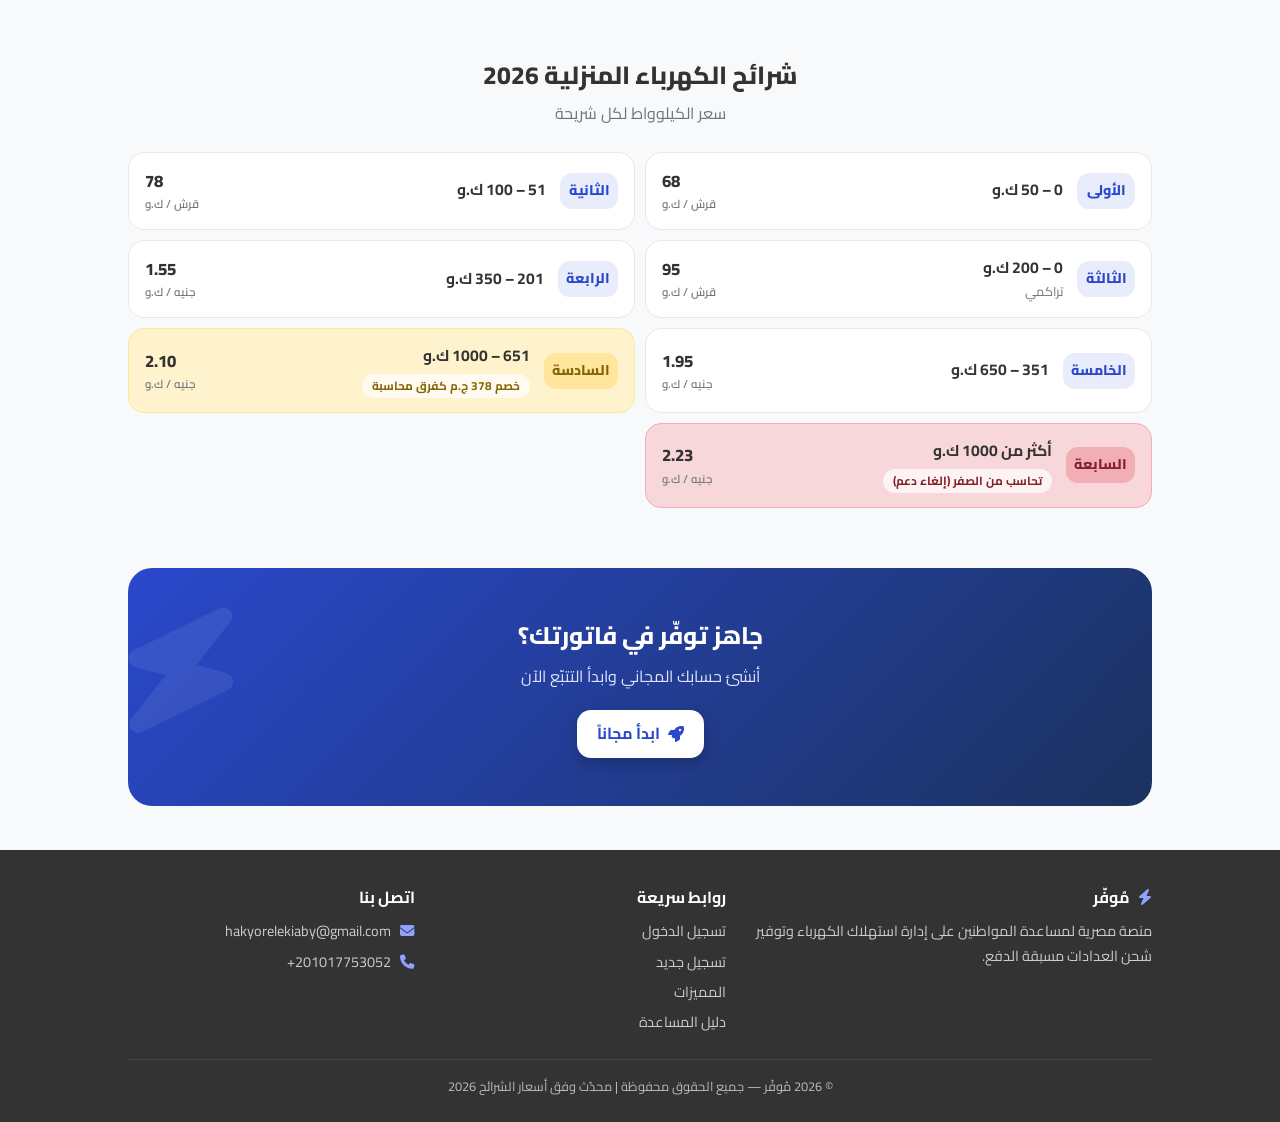
==== commit 8fe32cf4: "index redesign" ====
--- a/index.html
+++ b/index.html
@@ -1,314 +1,445 @@
- <!DOCTYPE html>
+<!DOCTYPE html>
 <html lang="ar" dir="rtl">
 <head>
-    <meta charset="UTF-8">
-    <meta name="viewport" content="width=device-width, initial-scale=1, viewport-fit=cover">
-    <meta name="theme-color" content="#0f0096">
-    <script src="js/config.js"></script>
-    <script src="js/api.js"></script>
-    <title>مُوفّر - توفير شحن عداد الكهرباء المصري</title>
-    <link rel="stylesheet" href="css/style.css">
-    <link rel="stylesheet" href="css/mobile.css">
-    <link rel="stylesheet" href="https://cdnjs.cloudflare.com/ajax/libs/font-awesome/6.4.0/css/all.min.css">
-    <link href="https://fonts.googleapis.com/css2?family=Cairo:wght@300;400;500;600;700&display=swap" rel="stylesheet">
+<meta charset="UTF-8">
+<meta name="viewport" content="width=device-width, initial-scale=1, viewport-fit=cover">
+<meta name="theme-color" content="#ffffff">
+<meta name="description" content="حاسبة ذكية لشرائح الكهرباء المصرية 2026 تساعدك على تتبع استهلاكك وتوفير شحن العداد.">
+<script src="js/config.js"></script>
+<script src="js/api.js"></script>
+<title>مُوفّر - توفير شحن عداد الكهرباء المصري</title>
+<link rel="preconnect" href="https://fonts.googleapis.com">
+<link rel="preconnect" href="https://fonts.gstatic.com" crossorigin>
+<link href="https://fonts.googleapis.com/css2?family=Cairo:wght@400;600;700;800&display=swap" rel="stylesheet">
+<link rel="stylesheet" href="https://cdnjs.cloudflare.com/ajax/libs/font-awesome/6.4.0/css/all.min.css">
+<style>
+:root{
+  --ink:#333; --brand:#2a48cc; --brand-2:#1b325e; --accent:#2a48cc; --accent-ink:#fff;
+  --bg:#f8f9fa; --card:#fff; --text:#333; --muted:#6c757d; --line:#e6e8ee;
+  --ok:#2e7d32; --warn:#856404; --danger:#dc3545;
+  --r:12px; --shadow:0 4px 14px rgba(0,0,0,.09);
+  --safe-b:env(safe-area-inset-bottom,0px); --safe-t:env(safe-area-inset-top,0px);
+}
+*{box-sizing:border-box;margin:0;padding:0}
+html{scroll-behavior:smooth;-webkit-text-size-adjust:100%;scroll-padding-top:76px}
+body{font-family:'Cairo',system-ui,sans-serif;background:var(--bg);color:var(--text);line-height:1.7;overflow-x:hidden;-webkit-tap-highlight-color:transparent}
+a{color:inherit;text-decoration:none}
+button,input{font-family:inherit}
+img,svg{max-width:100%;display:block}
+.wrap{width:100%;max-width:1080px;margin:0 auto;padding:0 18px}
+:focus-visible{outline:3px solid var(--accent);outline-offset:2px;border-radius:8px}
+
+/* ---------- top bar ---------- */
+.top{position:sticky;top:0;z-index:50;background:#fff;box-shadow:0 2px 10px rgba(0,0,0,.08);padding-top:var(--safe-t);color:var(--text)}
+.top .wrap{display:flex;align-items:center;gap:10px;height:62px}
+.logo{display:flex;align-items:center;gap:8px;font-weight:800;font-size:1.4rem;margin-inline-end:auto;color:var(--brand)}
+.logo i{color:var(--brand);font-size:1.25rem}
+.top-actions{display:flex;gap:8px;align-items:center}
+.btn{display:inline-flex;align-items:center;justify-content:center;gap:8px;border:0;cursor:pointer;font-weight:700;font-size:1rem;border-radius:14px;padding:0 20px;min-height:48px;transition:transform .12s,box-shadow .2s,background .2s}
+.btn:active{transform:scale(.97)}
+.btn-accent{background:var(--brand);color:#fff;box-shadow:0 6px 16px rgba(42,72,204,.28)}
+.btn-accent:hover{background:#2340b8}
+.btn-ghost{background:#fff;color:var(--brand);border:2px solid var(--brand)}
+.btn-ghost:hover{background:rgba(42,72,204,.07)}
+.btn-brand{background:var(--brand);color:#fff;box-shadow:0 6px 16px rgba(42,72,204,.28)}
+.btn-brand:hover{background:#2340b8}
+.btn-sm{min-height:40px;padding:0 16px;font-size:.92rem;border-radius:12px}
+.btn-block{width:100%}
+.burger{display:none;width:44px;height:44px;border-radius:12px;border:0;background:#f1f3fb;color:var(--brand);font-size:1.2rem;cursor:pointer}
+.menu{display:flex;gap:4px;align-items:center}
+.menu a{color:var(--text);font-weight:600;padding:8px 14px;border-radius:10px;font-size:.95rem}
+.menu a:hover{background:rgba(42,72,204,.08);color:var(--brand)}
+
+/* ---------- hero ---------- */
+.hero{background:linear-gradient(135deg,#E8F5E9 0%,#C8E6C9 100%);color:var(--text);padding:34px 0 96px;position:relative;overflow:hidden}
+.hero::after{content:"";position:absolute;inset-inline-start:-80px;bottom:-80px;width:260px;height:260px;border-radius:50%;background:rgba(42,72,204,.07)}
+.hero .wrap{display:grid;gap:28px;position:relative;z-index:1}
+.pill{display:inline-flex;align-items:center;gap:8px;background:rgba(255,255,255,.75);border:1px solid rgba(42,72,204,.18);padding:6px 14px;border-radius:999px;font-size:.85rem;font-weight:600;color:var(--brand);width:fit-content}
+.pill i{color:var(--brand)}
+.hero h1{font-size:2.05rem;line-height:1.35;font-weight:800;margin:14px 0 12px}
+.hero h1 em{font-style:normal;color:var(--brand);background:rgba(42,72,204,.1);padding:0 10px;border-radius:6px;white-space:nowrap}
+.hero p.lead{color:#4a5560;font-size:1.05rem;max-width:520px}
+.cta{display:grid;gap:12px;margin-top:24px}
+.chips{display:flex;flex-wrap:wrap;gap:8px 16px;margin-top:20px;color:#4a5560;font-size:.88rem}
+.chips span{display:flex;align-items:center;gap:6px}
+.chips i{color:#2e7d32}
+
+.mock{background:#fff;border-radius:16px;padding:18px;box-shadow:var(--shadow);max-width:360px;border-right:5px solid var(--brand)}
+.mock-h{display:flex;justify-content:space-between;align-items:center;font-size:.82rem;color:var(--muted);margin-bottom:10px}
+.mock-h b{background:rgba(42,72,204,.1);color:var(--brand);padding:2px 10px;border-radius:999px;font-weight:700}
+.mock-big{font-size:2.3rem;font-weight:800;line-height:1.1;color:var(--brand)}
+.mock-big small{font-size:1rem;font-weight:600;color:var(--muted);margin-inline-start:6px}
+.bar{height:10px;background:#e9ecf5;border-radius:99px;overflow:hidden;margin:14px 0 8px}
+.bar i{display:block;height:100%;width:64%;background:linear-gradient(90deg,#2a48cc,#4caf50);border-radius:99px}
+.mock-f{display:flex;justify-content:space-between;font-size:.8rem;color:var(--muted)}
+
+/* ---------- calculator ---------- */
+.calc{margin-top:-64px;position:relative;z-index:5}
+.card{background:var(--card);border-radius:var(--r);box-shadow:var(--shadow);border:1px solid var(--line)}
+.calc .card{padding:22px 18px}
+.sec-title{display:flex;align-items:center;gap:10px;font-size:1.3rem;font-weight:800;color:var(--ink)}
+.sec-title i{color:var(--brand)}
+.sec-sub{color:var(--muted);font-size:.93rem;margin:4px 0 18px}
+.fields{display:grid;grid-template-columns:minmax(0,1fr);gap:14px}
+.field,.left,.right,.hero .wrap>*{min-width:0}
+.field label{display:flex;align-items:center;gap:8px;font-weight:700;font-size:.93rem;margin-bottom:6px;color:var(--ink)}
+.field label i{color:var(--brand)}
+.input{display:flex;align-items:center;background:#f8f9fa;border:2px solid var(--line);border-radius:14px;transition:border .15s,background .15s}
+.input:focus-within{border-color:var(--brand);background:#fff}
+.input input{flex:1;width:100%;min-width:0;background:none;border:0;outline:0;font-size:1.15rem;font-weight:700;color:var(--text);padding:0 16px;min-height:54px;text-align:right}
+.input span{padding:0 16px;color:var(--muted);font-weight:700;font-size:.9rem;border-inline-start:1px solid var(--line)}
+.err{display:none;margin-top:12px;background:#fdecea;color:var(--danger);padding:10px 14px;border-radius:12px;font-size:.92rem;font-weight:600}
+.err.show{display:block}
+#quick-calculate{margin-top:16px}
+.result{display:none;margin-top:18px;border-top:1px dashed var(--line);padding-top:18px;animation:rise .35s ease}
+.result.show{display:block}
+@keyframes rise{from{opacity:0;transform:translateY(8px)}to{opacity:1;transform:none}}
+.stats{display:grid;grid-template-columns:1fr 1fr;gap:10px}
+.stat{background:#f8f9fa;border:1px solid var(--line);border-radius:14px;padding:14px}
+.stat.wide{grid-column:1/-1;background:linear-gradient(135deg,#2a48cc,#1b325e);color:#fff}
+.stat small{display:block;color:var(--muted);font-size:.8rem;font-weight:600}
+.stat.wide small{color:#dfe4ff}
+.stat strong{font-size:1.5rem;font-weight:800;line-height:1.3;display:block}
+.stat.wide strong{font-size:2rem}
+.stat strong span{font-size:.9rem;font-weight:600;opacity:.8;margin-inline-start:4px}
+.note{margin-top:12px;font-size:.85rem;color:var(--muted);display:flex;gap:8px;align-items:flex-start}
+.note i{color:var(--brand);margin-top:5px}
+
+/* ---------- sections ---------- */
+section.s{padding:52px 0 8px}
+.s-head{text-align:center;margin-bottom:24px}
+.s-head h2{font-size:1.55rem;font-weight:800;color:var(--ink)}
+.s-head p{color:var(--muted);margin-top:4px}
+.features{display:grid;grid-template-columns:1fr 1fr;gap:12px}
+.feat{padding:18px 14px;text-align:center}
+.feat .ic{width:56px;height:56px;border-radius:50%;margin:0 auto 10px;display:grid;place-items:center;font-size:1.35rem;color:var(--brand);background:rgba(42,72,204,.1)}
+.feat h3{font-size:1rem;font-weight:800;color:var(--ink);margin-bottom:4px}
+.feat p{font-size:.84rem;color:var(--muted);line-height:1.6}
+
+.steps{display:grid;gap:0;counter-reset:s;position:relative}
+.step{display:flex;gap:14px;padding-bottom:20px;position:relative}
+.step:not(:last-child)::before{content:"";position:absolute;inset-inline-start:21px;top:44px;bottom:0;width:2px;background:repeating-linear-gradient(var(--line) 0 6px,transparent 6px 12px)}
+.num{flex:0 0 44px;height:44px;border-radius:50%;background:var(--brand);color:#fff;display:grid;place-items:center;font-weight:800;font-size:1.1rem;box-shadow:0 6px 14px rgba(42,72,204,.3)}
+.step h3{font-size:1.05rem;font-weight:800;color:var(--ink);margin-top:2px}
+.step p{color:var(--muted);font-size:.92rem}
+
+/* tariffs */
+.tiers{display:grid;gap:10px}
+.tier{display:flex;align-items:center;gap:14px;padding:14px 16px;border-radius:16px;background:var(--card);border:1px solid var(--line)}
+.tier .t-n{flex:0 0 auto;min-width:58px;text-align:center;font-weight:800;color:var(--brand);background:rgba(42,72,204,.1);border-radius:12px;padding:6px 8px;font-size:.88rem}
+.tier .t-m{flex:1;min-width:0}
+.tier .t-m b{display:block;font-size:.98rem;color:var(--ink)}
+.tier .t-m small{color:var(--muted);font-size:.8rem;display:block}
+.tier .t-p{flex:0 0 auto;text-align:left;font-weight:800;color:var(--ink);font-size:1.05rem;direction:rtl}
+.tier .t-p small{display:block;font-weight:600;color:var(--muted);font-size:.72rem}
+.tier.hl{border-color:#ffe69c;background:#FFF3CD}
+.tier.hl .t-n{background:#ffe69c;color:var(--warn)}
+.tier.imp{border-color:#f1aeb5;background:#F8D7DA}
+.tier.imp .t-n{background:#f1aeb5;color:#842029}
+.tier .tag{display:inline-block;margin-top:4px;font-size:.74rem;font-weight:700;padding:2px 10px;border-radius:99px;background:rgba(255,255,255,.7);color:var(--warn)}
+.tier.imp .tag{color:#842029}
+
+/* final cta */
+.final{margin:52px 0 0}
+.final .box{background:linear-gradient(135deg,#2a48cc,#1b325e);color:#fff;border-radius:24px;padding:30px 22px;text-align:center;position:relative;overflow:hidden}
+.final .box::before{content:"\f0e7";font-family:"Font Awesome 6 Free";font-weight:900;position:absolute;inset-inline-end:-10px;top:-20px;font-size:9rem;color:rgba(255,255,255,.08);transform:rotate(15deg)}
+.final h2{font-size:1.5rem;font-weight:800;position:relative}
+.final p{color:#dfe4ff;margin:6px 0 20px;position:relative}
+.final .btn{position:relative;background:#fff;color:var(--brand);box-shadow:0 6px 16px rgba(0,0,0,.2)}
+.final .btn:hover{background:#f1f3fb}
+
+/* footer */
+footer{margin-top:44px;background:#333;color:#ccc;padding:34px 0 calc(24px + var(--safe-b))}
+.f-grid{display:grid;gap:24px}
+footer h3{color:#fff;font-size:1rem;margin-bottom:8px;display:flex;gap:8px;align-items:center}
+footer h3 i{color:#8fa2ff}
+footer p,footer li{font-size:.9rem}
+footer ul{list-style:none;display:grid;gap:6px}
+footer a:hover{color:#fff}
+footer li i{margin-inline-end:8px;color:#8fa2ff;width:16px;text-align:center}
+.copy{border-top:1px solid #444;margin-top:24px;padding-top:16px;font-size:.8rem;text-align:center;color:#bbb}
+
+/* sticky mobile CTA */
+.sticky-cta{position:fixed;inset-inline:12px;bottom:calc(12px + var(--safe-b));z-index:40;display:none;transform:translateY(140%);transition:transform .3s ease}
+.sticky-cta.show{transform:none}
+.sticky-cta .btn{width:100%;min-height:54px;box-shadow:0 10px 24px rgba(42,72,204,.4)}
+
+/* ---------- mobile menu ---------- */
+@media (max-width:820px){
+  .burger{display:grid;place-items:center}
+  .menu{display:none;position:absolute;top:100%;inset-inline:0;background:#fff;flex-direction:column;align-items:stretch;padding:8px 14px 18px;border-top:1px solid var(--line);box-shadow:0 18px 30px rgba(0,0,0,.15)}
+  .menu.open{display:flex}
+  .menu a{padding:14px 12px;font-size:1.02rem}
+  .top-actions .btn-ghost{display:none}
+  .sticky-cta{display:block}
+  body.has-sticky{padding-bottom:calc(84px + var(--safe-b))}
+}
+@media (max-width:360px){
+  .hero h1{font-size:1.75rem}
+  .stat strong{font-size:1.25rem}
+  .tier{padding:12px}
+}
+
+/* ---------- desktop ---------- */
+@media (min-width:821px){
+  .wrap{padding:0 28px}
+  .hero{padding:64px 0 130px}
+  .hero .wrap{grid-template-columns:1.15fr .85fr;align-items:center;gap:48px}
+  .hero h1{font-size:3rem}
+  .cta{grid-template-columns:auto auto;justify-content:start}
+  .calc{margin-top:-84px}
+  .calc .card{padding:30px;display:grid;grid-template-columns:1fr 1fr;gap:34px;align-items:start}
+  .calc .head{grid-column:1/-1}
+  .calc .head .sec-sub{margin-bottom:0}
+  .result{margin-top:0;border-top:0;padding-top:0}
+  .result.show{display:block}
+  .calc .right{min-height:100px}
+  .features{grid-template-columns:repeat(4,1fr);gap:16px}
+  .feat{padding:26px 18px}
+  .steps{grid-template-columns:repeat(4,1fr);gap:20px}
+  .step{flex-direction:column;align-items:center;text-align:center;padding-bottom:0}
+  .step:not(:last-child)::before{inset-inline-start:auto;inset-inline-end:-50%;top:21px;bottom:auto;width:100%;height:2px;background:repeating-linear-gradient(90deg,var(--line) 0 6px,transparent 6px 12px);z-index:0}
+  .num{position:relative;z-index:1}
+  .tiers{grid-template-columns:1fr 1fr}
+  .f-grid{grid-template-columns:1.4fr 1fr 1fr}
+  .final .box{padding:48px}
+}
+@media (prefers-reduced-motion:reduce){*{animation:none!important;transition:none!important;scroll-behavior:auto!important}}
+</style>
 </head>
 <body>
-    <!-- شريط التنقل -->
-    <nav class="navbar">
-        <div class="container">
-            <a href="index.html" class="logo">
-                <i class="fas fa-bolt"></i>
-                <span>مُوفّر</span>
-            </a>
-            
-            <div class="nav-links">
-                <a href="index.html" class="active"><i class="fas fa-home"></i> الرئيسية</a>
-                <a href="login.html"><i class="fas fa-sign-in-alt"></i> تسجيل الدخول</a>
-                <a href="register.html"><i class="fas fa-user-plus"></i> تسجيل جديد</a>
-                <a href="#features"><i class="fas fa-star"></i> المميزات</a>
-                <a href="#how-it-works"><i class="fas fa-question-circle"></i> كيف يعمل</a>
-            </div>
-            
-            <button class="menu-toggle">
-                <i class="fas fa-bars"></i>
-            </button>
+
+<!-- ===== Top bar ===== -->
+<header class="top">
+  <div class="wrap">
+    <a href="index.html" class="logo" aria-label="مُوفّر"><i class="fas fa-bolt"></i><span>مُوفّر</span></a>
+    <nav class="menu" id="menu" aria-label="القائمة الرئيسية">
+      <a href="#calculator">الحاسبة</a>
+      <a href="#features">المميزات</a>
+      <a href="#how-it-works">كيف يعمل</a>
+      <a href="#tariffs">الشرائح</a>
+    </nav>
+    <div class="top-actions" id="top-actions">
+      <a href="login.html" class="btn btn-ghost btn-sm">تسجيل الدخول</a>
+      <a href="register.html" class="btn btn-accent btn-sm">ابدأ مجاناً</a>
+    </div>
+    <button class="burger" id="burger" aria-label="فتح القائمة" aria-expanded="false" aria-controls="menu"><i class="fas fa-bars"></i></button>
+  </div>
+</header>
+
+<main>
+<!-- ===== Hero ===== -->
+<section class="hero">
+  <div class="wrap">
+    <div>
+      <span class="pill"><i class="fas fa-bolt"></i> محدّث وفق شرائح 2026</span>
+      <h1>وفّر في شحن عداد الكهرباء <em>بذكاء</em></h1>
+      <p class="lead">اعرف رصيدك سيكفي كام يوم، وتكلفة استهلاكك الشهري، وفي أي شريحة أنت — وتابع استهلاكك من موبايلك.</p>
+      <div class="cta">
+        <a href="register.html" class="btn btn-accent btn-block"><i class="fas fa-rocket"></i> ابدأ الآن مجاناً</a>
+        <a href="#calculator" class="btn btn-ghost btn-block"><i class="fas fa-calculator"></i> جرّب الحاسبة</a>
+      </div>
+      <div class="chips">
+        <span><i class="fas fa-check-circle"></i> مجاني</span>
+        <span><i class="fas fa-check-circle"></i> يعمل على الموبايل</span>
+        <span><i class="fas fa-check-circle"></i> بياناتك محفوظة بحسابك</span>
+      </div>
+    </div>
+
+    <div class="mock" aria-hidden="true">
+      <div class="mock-h"><span>مثال توضيحي</span><b>الشريحة الرابعة</b></div>
+      <div class="mock-big">23<small>يوم متبقي</small></div>
+      <div class="bar"><i></i></div>
+      <div class="mock-f"><span>رصيد: 500 ج.م</span><span>الشهري: 650 ج.م</span></div>
+    </div>
+  </div>
+</section>
+
+<!-- ===== Quick calculator ===== -->
+<section id="calculator" class="calc">
+  <div class="wrap">
+    <div class="card">
+      <div class="head">
+        <h2 class="sec-title"><i class="fas fa-calculator"></i> حاسبة سريعة</h2>
+        <p class="sec-sub">جرّبها بدون تسجيل — النتيجة للاسترشاد فقط.</p>
+      </div>
+
+      <div class="left">
+        <div class="fields">
+          <div class="field">
+            <label for="balance"><i class="fas fa-coins"></i> الرصيد الحالي</label>
+            <div class="input"><input type="number" id="balance" inputmode="decimal" placeholder="500" min="0" step="10" value="500"><span>جنيه</span></div>
+          </div>
+          <div class="field">
+            <label for="consumption"><i class="fas fa-bolt"></i> الاستهلاك الشهري التقريبي</label>
+            <div class="input"><input type="number" id="consumption" inputmode="decimal" placeholder="300" min="0" step="10" value="300"><span>ك.و.س</span></div>
+          </div>
         </div>
-    </nav>
-
-    <!-- قسم الهيرو -->
-    <section class="hero">
-        <div class="container">
-            <div class="hero-content">
-                <h1>وفر شحن عداد الكهرباء <span class="highlight">حتى 40%</span></h1>
-                <p>حاسبة ذكية تعتمد على شرائح الكهرباء المصرية 2026 تساعدك على إدارة استهلاكك وتوفير شحن العداد</p>
-                
-                <div class="cta-buttons">
-                    <a href="register.html" class="btn btn-primary">
-                        <i class="fas fa-rocket"></i> ابدأ الآن مجاناً
-                    </a>
-                    <a href="#calculator" class="btn btn-secondary">
-                        <i class="fas fa-calculator"></i> جرب الحاسبة
-                    </a>
-                </div>
-            </div>
-            
-            <div class="hero-image">
-                <img src="https://cdn-icons-png.flaticon.com/512/3652/3652191.png" alt="عداد كهرباء" width="400">
-            </div>
+        <div class="err" id="calc-err" role="alert">يرجى إدخال أرقام أكبر من صفر.</div>
+        <button id="quick-calculate" class="btn btn-brand btn-block"><i class="fas fa-calculator"></i> احسب</button>
+      </div>
+
+      <div class="right">
+        <div id="quick-result" class="result" aria-live="polite">
+          <div class="stats">
+            <div class="stat wide"><small>الرصيد سيكفي لحوالي</small><strong><span id="days-left" style="font-size:inherit;opacity:1;margin:0">0</span><span>يوم</span></strong></div>
+            <div class="stat"><small>التكلفة الشهرية</small><strong><span id="monthly-cost" style="font-size:inherit;opacity:1;margin:0">0</span><span>ج.م</span></strong></div>
+            <div class="stat"><small>الشريحة الحالية</small><strong id="current-slab" style="font-size:1.1rem">-</strong></div>
+          </div>
+          <p class="note"><i class="fas fa-info-circle"></i> للحصول على نتائج دقيقة، سجّل وأدخل أجهزتك الفعلية.</p>
         </div>
-    </section>
-
-    <!-- حاسبة سريعة -->
-    <section id="calculator" class="quick-calculator">
-        <div class="container">
-            <h2><i class="fas fa-calculator"></i> حاسبة سريعة</h2>
-            <p>جرب الحاسبة الآن بدون تسجيل (للاسترشاد فقط)</p>
-            
-            <div class="calculator-form">
-                <div class="form-group">
-                    <label for="balance"><i class="fas fa-coins"></i> الرصيد الحالي (جنيه)</label>
-                    <input type="number" id="balance" placeholder="مثال: 500" min="0" step="10" value="500">
-                </div>
-                
-                <div class="form-group">
-                    <label for="consumption"><i class="fas fa-bolt"></i> الاستهلاك الشهري التقريبي (كيلوواط)</label>
-                    <input type="number" id="consumption" placeholder="مثال: 300" min="0" step="10" value="300">
-                </div>
-                
-                <button id="quick-calculate" class="btn btn-primary">
-                    <i class="fas fa-calculator"></i> احسب توفيرك
-                </button>
-                
-                <div id="quick-result" class="result-box" style="display: none;">
-                    <h3><i class="fas fa-chart-line"></i> النتيجة</h3>
-                    <div class="result-content">
-                        <p>الرصيد سينفذ بعد: <strong><span id="days-left">0</span> يوم</strong></p>
-                        <p>التكلفة الشهرية: <strong><span id="monthly-cost">0</span> جنيه</strong></p>
-                        <p>الشريحة الحالية: <strong><span id="current-slab">-</span></strong></p>
-                    </div>
-                    <p class="note">للحصول على نتائج دقيقة، سجل وقم بإدخال أجهزتك الفعلية</p>
-                </div>
-            </div>
-        </div>
-    </section>
-
-    <!-- المميزات -->
-    <section id="features" class="features">
-        <div class="container">
-            <h2><i class="fas fa-star"></i> مميزات موقع مُوفّر</h2>
-            
-            <div class="features-grid">
-                <div class="feature-card">
-                    <div class="feature-icon">
-                        <i class="fas fa-calculator"></i>
-                    </div>
-                    <h3>حاسبة دقيقة</h3>
-                    <p>تعتمد على شرائح الكهرباء المصرية 2026 بدقة، مع حساب فرق الشرائح وإلغاء الدعم</p>
-                </div>
-                
-                <div class="feature-card">
-                    <div class="feature-icon">
-                        <i class="fas fa-chart-line"></i>
-                    </div>
-                    <h3>تتبع استهلاكي</h3>
-                    <p>احفظ تاريخ استهلاكك وقارن بين الأشهر لترى تطور استهلاكك</p>
-                </div>
-                
-                <div class="feature-card">
-                    <div class="feature-icon">
-                        <i class="fas fa-bell"></i>
-                    </div>
-                    <h3>إشعارات ذكية</h3>
-                    <p>تنبيه عند اقتراب نفاذ الرصيد ونصائح مخصصة لتوفير الاستهلاك</p>
-                </div>
-                
-                <div class="feature-card">
-                    <div class="feature-icon">
-                        <i class="fas fa-lightbulb"></i>
-                    </div>
-                    <h3>نصائح مخصصة</h3>
-                    <p>توصيات ذكية بناءً على أجهزتك وأنماط استهلاكك</p>
-                </div>
-            </div>
-        </div>
-    </section>
-
-    <!-- كيف يعمل -->
-    <section id="how-it-works" class="how-it-works">
-        <div class="container">
-            <h2><i class="fas fa-question-circle"></i> كيف يعمل موقع مُوفّر؟</h2>
-            
-            <div class="steps">
-                <div class="step">
-                    <div class="step-number">1</div>
-                    <h3>سجل حساب مجاني</h3>
-                    <p>أنشئ حسابك في دقيقة واحدة</p>
-                </div>
-                
-                <div class="step">
-                    <div class="step-number">2</div>
-                    <h3>أدخل أجهزتك</h3>
-                    <p>أدخل أجهزتك المنزلية واستهلاكها وساعات التشغيل</p>
-                </div>
-                
-                <div class="step">
-                    <div class="step-number">3</div>
-                    <h3>احصل على تحليل كامل</h3>
-                    <p>تحليل استهلاكك وتوصيات توفير مخصصة</p>
-                </div>
-                
-                <div class="step">
-                    <div class="step-number">4</div>
-                    <h3>تتبع ووفر</h3>
-                    <p>راقب استهلاكك بمرور الوقت ووفر في فواتيرك</p>
-                </div>
-            </div>
-        </div>
-    </section>
-
-    <!-- شرائح الكهرباء 2026 -->
-    <section class="tariffs">
-        <div class="container">
-            <h2><i class="fas fa-file-invoice"></i> شرائح الكهرباء المنزلية 2026</h2>
-            
-            <div class="tariff-table">
-                <table>
-                    <thead>
-                        <tr>
-                            <th>الشريحة</th>
-                            <th>الاستهلاك (كيلوواط)</th>
-                            <th>السعر (لكل كيلوواط)</th>
-                            <th>ملاحظات</th>
-                        </tr>
-                    </thead>
-                    <tbody>
-                        <tr>
-                            <td>الأولى</td>
-                            <td>0 - 50</td>
-                            <td>68 قرش</td>
-                            <td>-</td>
-                        </tr>
-                        <tr>
-                            <td>الثانية</td>
-                            <td>51 - 100</td>
-                            <td>78 قرش</td>
-                            <td>-</td>
-                        </tr>
-                        <tr>
-                            <td>الثالثة</td>
-                            <td>0 - 200</td>
-                            <td>95 قرش</td>
-                            <td>تراكمي</td>
-                        </tr>
-                        <tr>
-                            <td>الرابعة</td>
-                            <td>201 - 350</td>
-                            <td>1.55 جنيه</td>
-                            <td>-</td>
-                        </tr>
-                        <tr>
-                            <td>الخامسة</td>
-                            <td>351 - 650</td>
-                            <td>1.95 جنيه</td>
-                            <td>-</td>
-                        </tr>
-                        <tr class="highlight-row">
-                            <td>السادسة</td>
-                            <td>651 - 1000</td>
-                            <td>2.10 جنيه</td>
-                            <td>خصم 378 ج.م كفرق محاسبة</td>
-                        </tr>
-                        <tr class="important-row">
-                            <td>السابعة</td>
-                            <td>أكثر من 1000</td>
-                            <td>2.23 جنيه</td>
-                            <td>تحاسب من الصفر (إلغاء دعم)</td>
-                        </tr>
-                    </tbody>
-                </table>
-            </div>
-        </div>
-    </section>
-
-    <!-- الفوتر -->
-    <footer>
-        <div class="container">
-            <div class="footer-content">
-                <div class="footer-section">
-                    <h3><i class="fas fa-bolt"></i> مُوفّر</h3>
-                    <p>منصة مصرية لمساعدة المواطنين على إدارة استهلاك الكهرباء وتوفير شحن العدادات مسبقة الدفع</p>
-                </div>
-                
-                <div class="footer-section">
-                    <h3>روابط سريعة</h3>
-                    <ul>
-                        <li><a href="login.html">تسجيل الدخول</a></li>
-                        <li><a href="register.html">تسجيل جديد</a></li>
-                        <li><a href="#features">المميزات</a></li>
-                    </ul>
-                </div>
-                
-                <div class="footer-section">
-                    <h3>اتصل بنا</h3>
-                    <ul>
-                        <li><i class="fas fa-envelope"></i> hakyorelekiaby@gmail.com</li>
-                        <li><i class="fas fa-phone"></i> +201017753052</li>
-                    </ul>
-                </div>
-            </div>
-            
-            <div class="copyright">
-                <p>© 2026 مُوفّر - جميع الحقوق محفوظة | تم التحديث وفق أسعار شرائح الكهرباء 2026</p>
-            </div>
-        </div>
-    </footer>
+      </div>
+    </div>
+  </div>
+</section>
+
+<!-- ===== Features ===== -->
+<section id="features" class="s">
+  <div class="wrap">
+    <div class="s-head"><h2>لماذا مُوفّر؟</h2><p>كل ما تحتاجه لإدارة استهلاك الكهرباء</p></div>
+    <div class="features">
+      <div class="card feat"><div class="ic"><i class="fas fa-calculator"></i></div><h3>حاسبة دقيقة</h3><p>شرائح الكهرباء 2026 مع فرق المحاسبة وإلغاء الدعم</p></div>
+      <div class="card feat"><div class="ic"><i class="fas fa-chart-line"></i></div><h3>تتبّع استهلاكك</h3><p>احفظ السجل وقارن بين الأشهر</p></div>
+      <div class="card feat"><div class="ic"><i class="fas fa-bell"></i></div><h3>إشعارات ذكية</h3><p>تنبيه عند اقتراب نفاد الرصيد</p></div>
+      <div class="card feat"><div class="ic"><i class="fas fa-lightbulb"></i></div><h3>نصائح مخصصة</h3><p>توصيات حسب أجهزتك وعاداتك</p></div>
+    </div>
+  </div>
+</section>
+
+<!-- ===== How it works ===== -->
+<section id="how-it-works" class="s">
+  <div class="wrap">
+    <div class="s-head"><h2>كيف يعمل؟</h2><p>أربع خطوات بسيطة</p></div>
+    <div class="steps">
+      <div class="step"><div class="num">1</div><div><h3>سجّل حساباً مجانياً</h3><p>أنشئ حسابك في دقيقة واحدة</p></div></div>
+      <div class="step"><div class="num">2</div><div><h3>أدخل أجهزتك</h3><p>الأجهزة المنزلية واستهلاكها وساعات التشغيل</p></div></div>
+      <div class="step"><div class="num">3</div><div><h3>احصل على التحليل</h3><p>تحليل كامل لاستهلاكك مع توصيات توفير</p></div></div>
+      <div class="step"><div class="num">4</div><div><h3>تابع ووفّر</h3><p>راقب استهلاكك بمرور الوقت وقلّل فاتورتك</p></div></div>
+    </div>
+  </div>
+</section>
+
+<!-- ===== Tariffs ===== -->
+<section id="tariffs" class="s">
+  <div class="wrap">
+    <div class="s-head"><h2>شرائح الكهرباء المنزلية 2026</h2><p>سعر الكيلوواط لكل شريحة</p></div>
+    <div class="tiers">
+      <div class="tier"><span class="t-n">الأولى</span><div class="t-m"><b>0 – 50 ك.و</b></div><div class="t-p">68<small>قرش / ك.و</small></div></div>
+      <div class="tier"><span class="t-n">الثانية</span><div class="t-m"><b>51 – 100 ك.و</b></div><div class="t-p">78<small>قرش / ك.و</small></div></div>
+      <div class="tier"><span class="t-n">الثالثة</span><div class="t-m"><b>0 – 200 ك.و</b><small>تراكمي</small></div><div class="t-p">95<small>قرش / ك.و</small></div></div>
+      <div class="tier"><span class="t-n">الرابعة</span><div class="t-m"><b>201 – 350 ك.و</b></div><div class="t-p">1.55<small>جنيه / ك.و</small></div></div>
+      <div class="tier"><span class="t-n">الخامسة</span><div class="t-m"><b>351 – 650 ك.و</b></div><div class="t-p">1.95<small>جنيه / ك.و</small></div></div>
+      <div class="tier hl"><span class="t-n">السادسة</span><div class="t-m"><b>651 – 1000 ك.و</b><span class="tag">خصم 378 ج.م كفرق محاسبة</span></div><div class="t-p">2.10<small>جنيه / ك.و</small></div></div>
+      <div class="tier imp"><span class="t-n">السابعة</span><div class="t-m"><b>أكثر من 1000 ك.و</b><span class="tag">تحاسب من الصفر (إلغاء دعم)</span></div><div class="t-p">2.23<small>جنيه / ك.و</small></div></div>
+    </div>
+  </div>
+</section>
+
+<!-- ===== Final CTA ===== -->
+<section class="final">
+  <div class="wrap">
+    <div class="box">
+      <h2>جاهز توفّر في فاتورتك؟</h2>
+      <p>أنشئ حسابك المجاني وابدأ التتبّع الآن</p>
+      <a href="register.html" class="btn btn-accent"><i class="fas fa-rocket"></i> ابدأ مجاناً</a>
+    </div>
+  </div>
+</section>
+</main>
+
+<footer>
+  <div class="wrap">
+    <div class="f-grid">
+      <div>
+        <h3><i class="fas fa-bolt"></i> مُوفّر</h3>
+        <p>منصة مصرية لمساعدة المواطنين على إدارة استهلاك الكهرباء وتوفير شحن العدادات مسبقة الدفع.</p>
+      </div>
+      <div>
+        <h3>روابط سريعة</h3>
+        <ul>
+          <li><a href="login.html">تسجيل الدخول</a></li>
+          <li><a href="register.html">تسجيل جديد</a></li>
+          <li><a href="#features">المميزات</a></li>
+          <li><a href="help-guide.html">دليل المساعدة</a></li>
+        </ul>
+      </div>
+      <div>
+        <h3>اتصل بنا</h3>
+        <ul>
+          <li><a href="mailto:hakyorelekiaby@gmail.com"><i class="fas fa-envelope"></i>hakyorelekiaby@gmail.com</a></li>
+          <li><a href="tel:+201017753052"><i class="fas fa-phone"></i><span dir="ltr">+201017753052</span></a></li>
+        </ul>
+      </div>
+    </div>
+    <div class="copy">© 2026 مُوفّر — جميع الحقوق محفوظة | محدّث وفق أسعار الشرائح 2026</div>
+  </div>
+</footer>
+
+<div class="sticky-cta" id="sticky-cta"><a href="register.html" class="btn btn-accent"><i class="fas fa-rocket"></i> ابدأ مجاناً</a></div>
+
+<script src="js/calculator.js"></script>
+<script src="js/auth.js?v=2"></script>
 <script>
-// تحديث الحاسبة السريعة في الصفحة الرئيسية
-document.addEventListener('DOMContentLoaded', function() {
-    const quickCalculateBtn = document.getElementById('quick-calculate');
-    
-    if (quickCalculateBtn) {
-        quickCalculateBtn.addEventListener('click', function() {
-            const balance = parseFloat(document.getElementById('balance').value) || 0;
-            const consumption = parseFloat(document.getElementById('consumption').value) || 0;
-            
-            if (balance <= 0 || consumption <= 0) {
-                alert('يرجى إدخال قيم صحيحة');
-                return;
-            }
-            
-            // استخدام الآلة الحاسبة العامة
-            if (window.ElectricityCalculator) {
-                const monthlyCost = window.ElectricityCalculator.calculateElectricityCost(consumption);
-                const daysLeft = monthlyCost > 0 ? Math.floor((balance / monthlyCost) * 30) : 0;
-                const currentSlab = window.ElectricityCalculator.getCurrentSlab(consumption);
-                
-                document.getElementById('days-left').textContent = daysLeft;
-                document.getElementById('monthly-cost').textContent = monthlyCost.toFixed(2);
-                document.getElementById('current-slab').textContent = currentSlab;
-                
-                document.getElementById('quick-result').style.display = 'block';
-            }
-        });
-    }
-    
-    // التحقق من حالة تسجيل الدخول
-    if (window.Auth && window.Auth.isLoggedIn()) {
-        // تحديث روابط التنقل
-        const navLinks = document.querySelector('.nav-links');
-        if (navLinks) {
-            navLinks.innerHTML = `
-                <a href="index.html" class="active"><i class="fas fa-home"></i> الرئيسية</a>
-                <a href="dashboard.html"><i class="fas fa-tachometer-alt"></i> لوحة التحكم</a>
-                <a href="data-entry.html"><i class="fas fa-edit"></i> إدخال البيانات</a>
-                <a href="#" onclick="Auth.logout()"><i class="fas fa-sign-out-alt"></i> تسجيل الخروج</a>
-            `;
-        }
-    }
+document.addEventListener('DOMContentLoaded', function () {
+  var $ = function (id) { return document.getElementById(id); };
+
+  // ----- mobile menu -----
+  var burger = $('burger'), menu = $('menu');
+  burger.addEventListener('click', function () {
+    var open = menu.classList.toggle('open');
+    burger.setAttribute('aria-expanded', open);
+    burger.querySelector('i').className = open ? 'fas fa-times' : 'fas fa-bars';
+  });
+  menu.addEventListener('click', function (e) {
+    if (e.target.closest('a')) { menu.classList.remove('open'); burger.setAttribute('aria-expanded', 'false'); burger.querySelector('i').className = 'fas fa-bars'; }
+  });
+
+  // ----- quick calculator -----
+  function calc() {
+    var balance = parseFloat($('balance').value) || 0;
+    var kwh = parseFloat($('consumption').value) || 0;
+    var err = $('calc-err'), box = $('quick-result');
+    if (balance <= 0 || kwh <= 0) { err.classList.add('show'); box.classList.remove('show'); return; }
+    err.classList.remove('show');
+    var C = window.ElectricityCalculator;
+    if (!C) { err.textContent = 'تعذر تحميل الحاسبة، أعد تحميل الصفحة.'; err.classList.add('show'); return; }
+    var cost = C.calculateElectricityCost(kwh);
+    var days = cost > 0 ? Math.floor((balance / cost) * 30) : 0;
+    $('days-left').textContent = days;
+    $('monthly-cost').textContent = cost.toFixed(2);
+    $('current-slab').textContent = C.getCurrentSlab(kwh);
+    box.classList.add('show');
+    if (window.innerWidth < 821) box.scrollIntoView({ behavior: 'smooth', block: 'center' });
+  }
+  $('quick-calculate').addEventListener('click', calc);
+  ['balance', 'consumption'].forEach(function (id) {
+    $(id).addEventListener('keydown', function (e) { if (e.key === 'Enter') calc(); });
+  });
+
+  // ----- signed-in state -----
+  var logged = window.Auth && window.Auth.isLoggedIn && window.Auth.isLoggedIn();
+  if (logged) {
+    $('top-actions').innerHTML = '<a href="dashboard.html" class="btn btn-accent btn-sm"><i class="fas fa-tachometer-alt"></i> لوحة التحكم</a>';
+    document.querySelectorAll('a[href="register.html"]').forEach(function (a) {
+      a.setAttribute('href', 'dashboard.html');
+      a.innerHTML = a.innerHTML.replace('ابدأ الآن مجاناً', 'لوحة التحكم').replace('ابدأ مجاناً', 'لوحة التحكم');
+    });
+  }
+
+  // ----- sticky CTA: show after the hero, hide near the footer -----
+  var sticky = $('sticky-cta');
+  if (!logged) {
+    document.body.classList.add('has-sticky');
+    var hero = document.querySelector('.hero'), footer = document.querySelector('footer');
+    var update = function () {
+      var past = window.scrollY > hero.offsetHeight - 80;
+      var nearEnd = footer.getBoundingClientRect().top < window.innerHeight - 40;
+      sticky.classList.toggle('show', past && !nearEnd);
+    };
+    window.addEventListener('scroll', update, { passive: true });
+    update();
+  } else { sticky.remove(); }
 });
 </script>
-    <script src="js/calculator.js"></script>
-    <script src="js/auth.js?v=2"></script>
-    <script src="js/mobile.js"></script>
 </body>
-</html>+</html>
